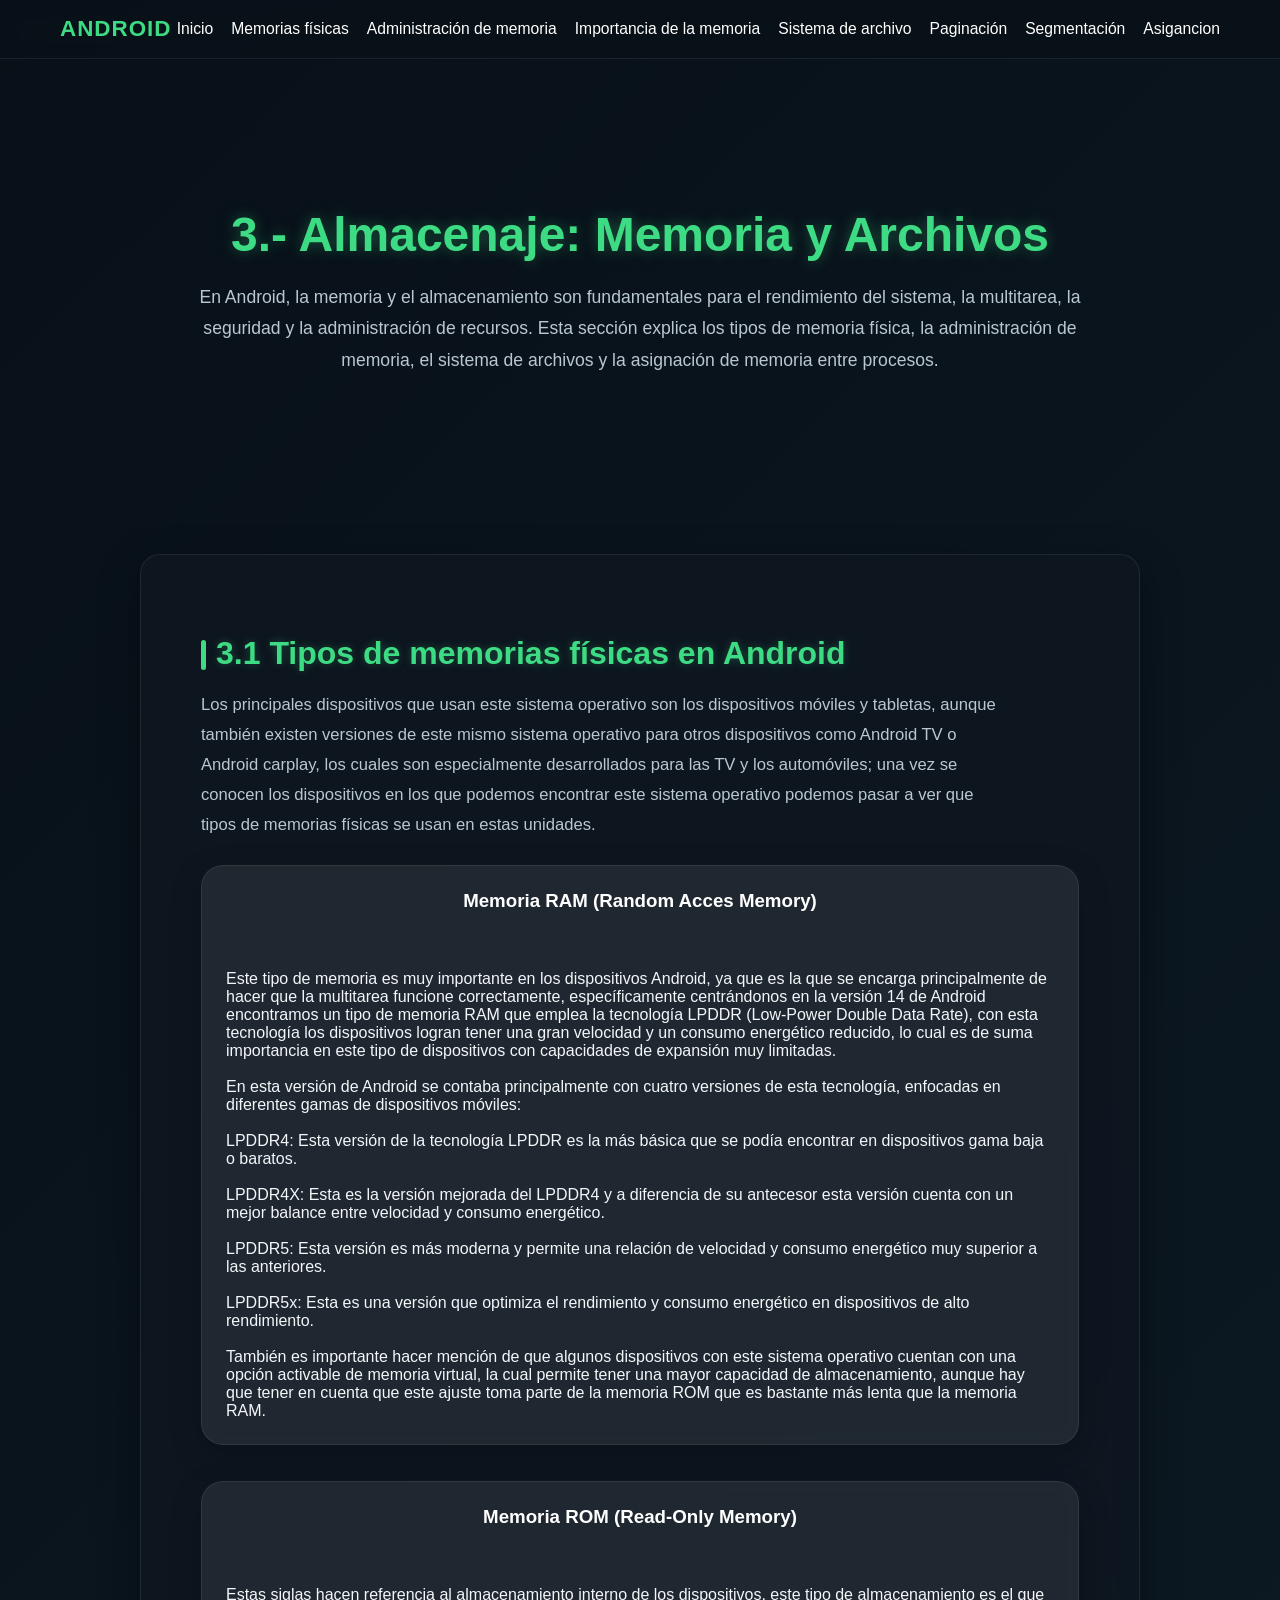
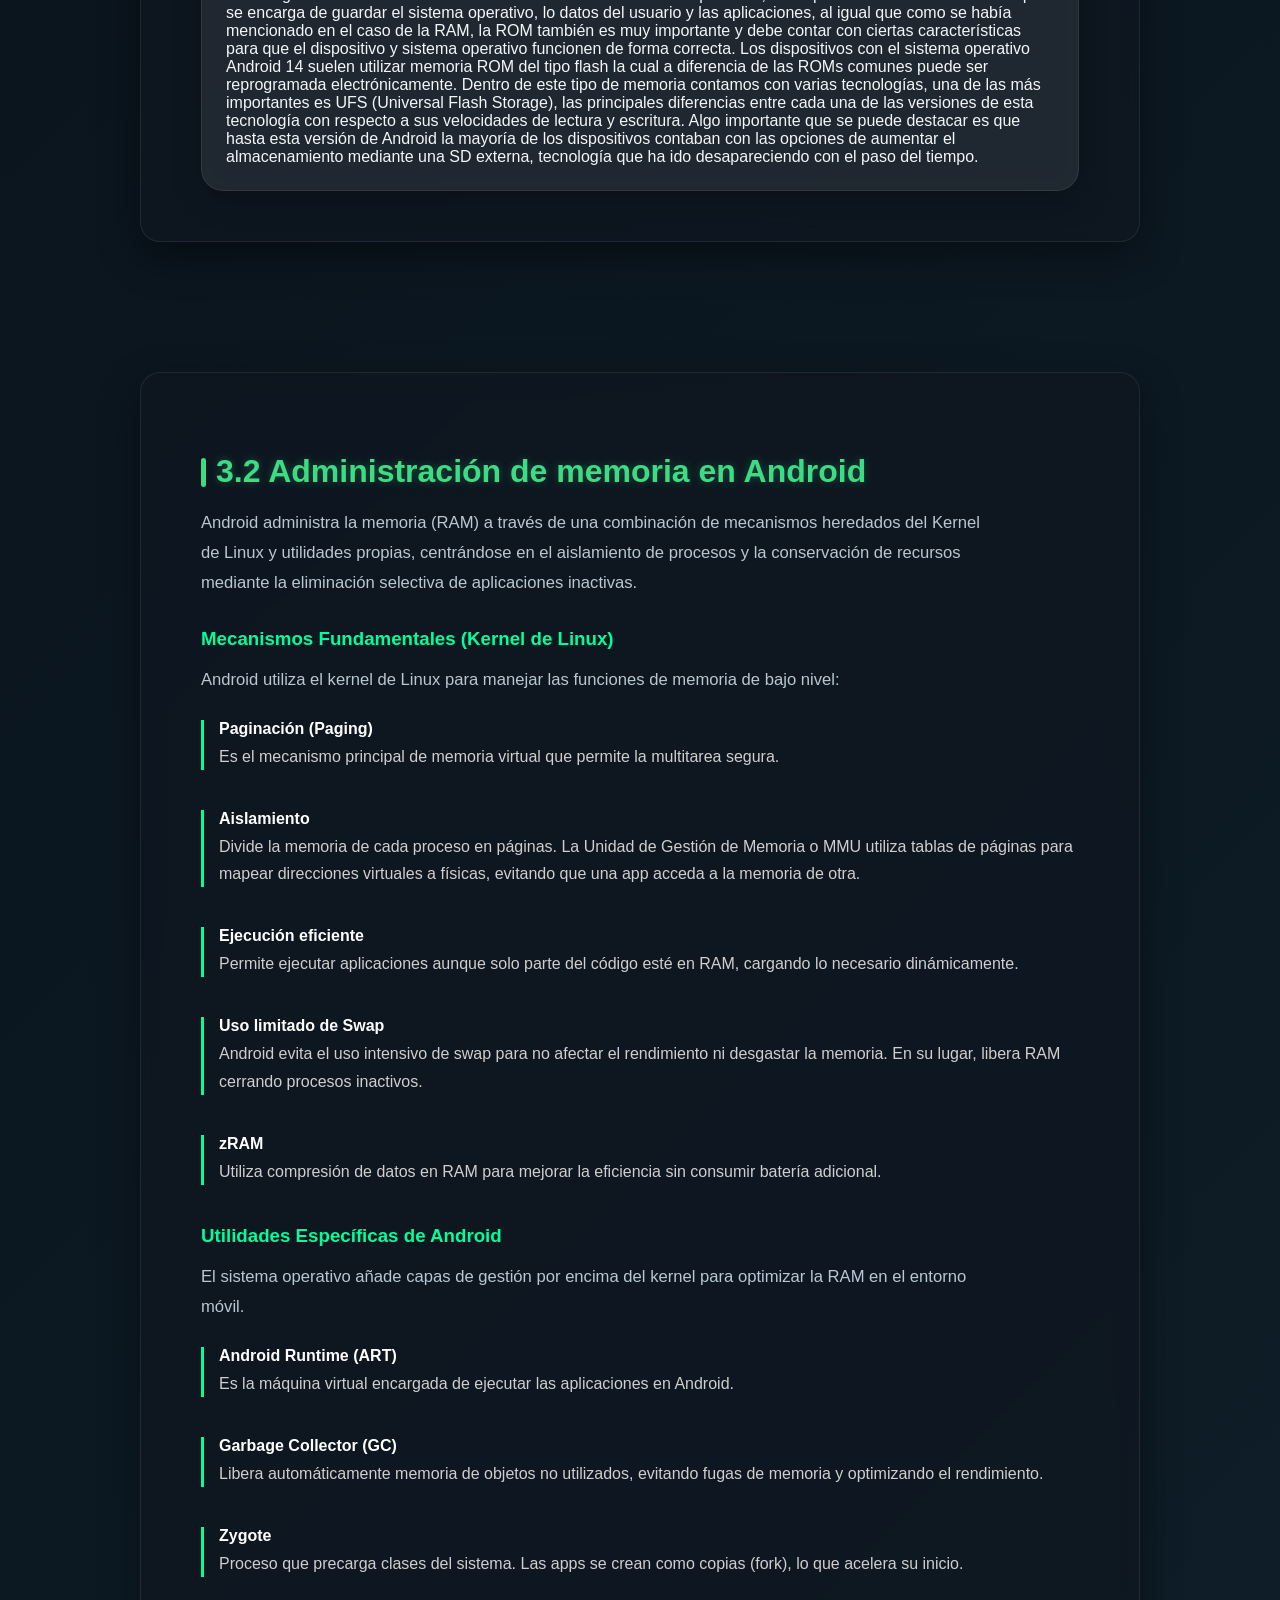
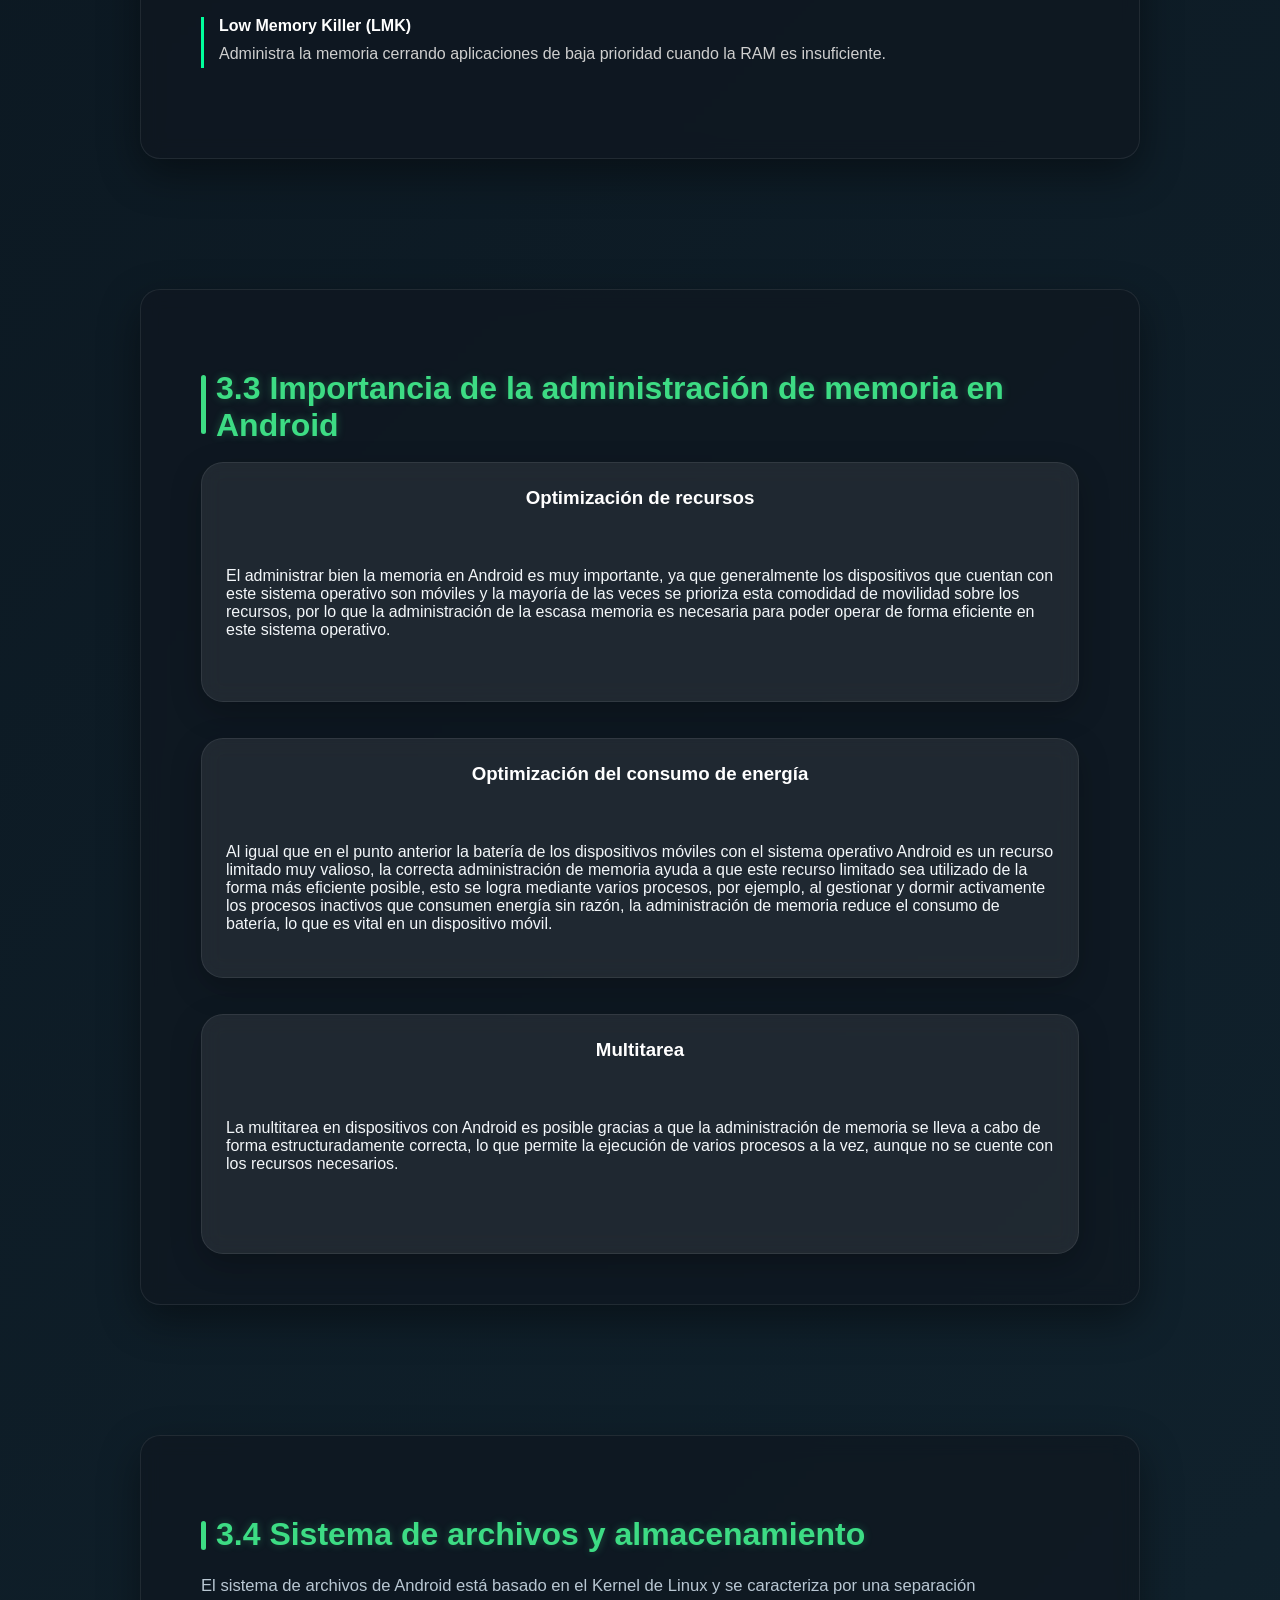
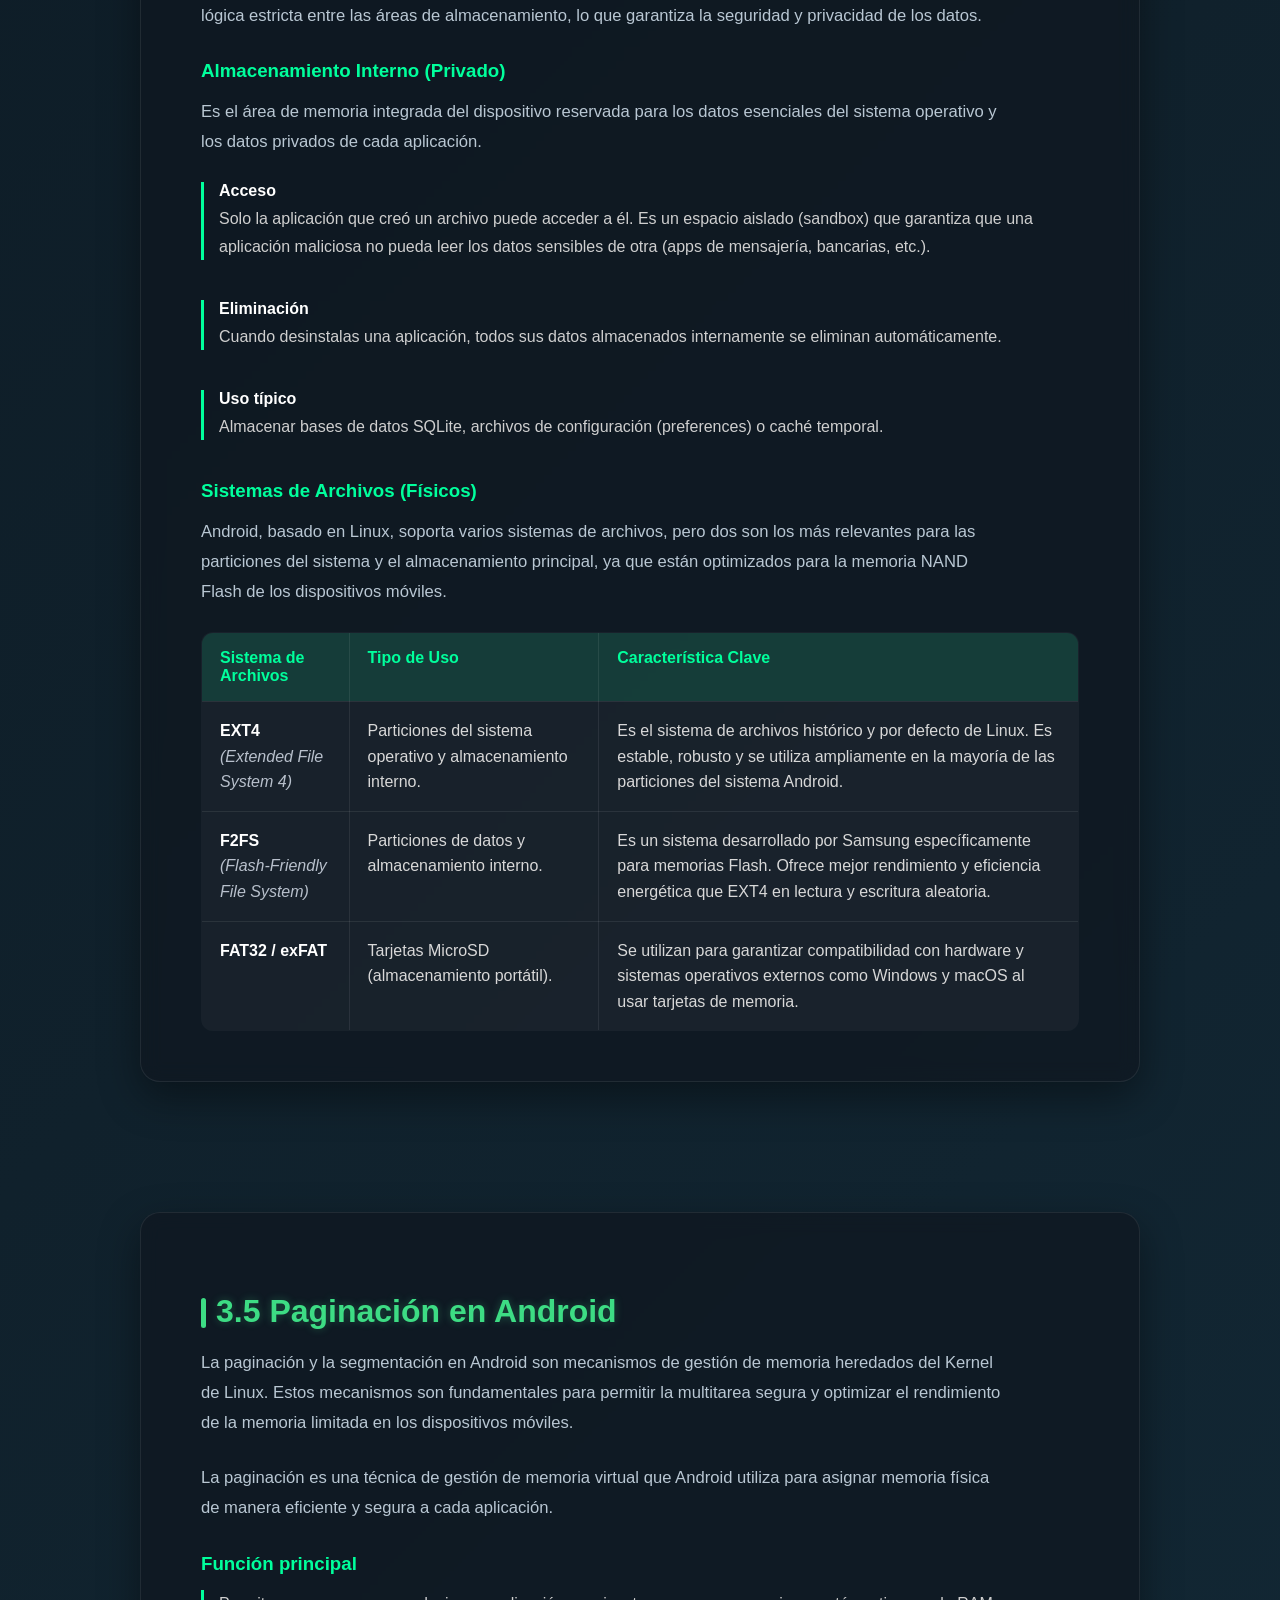
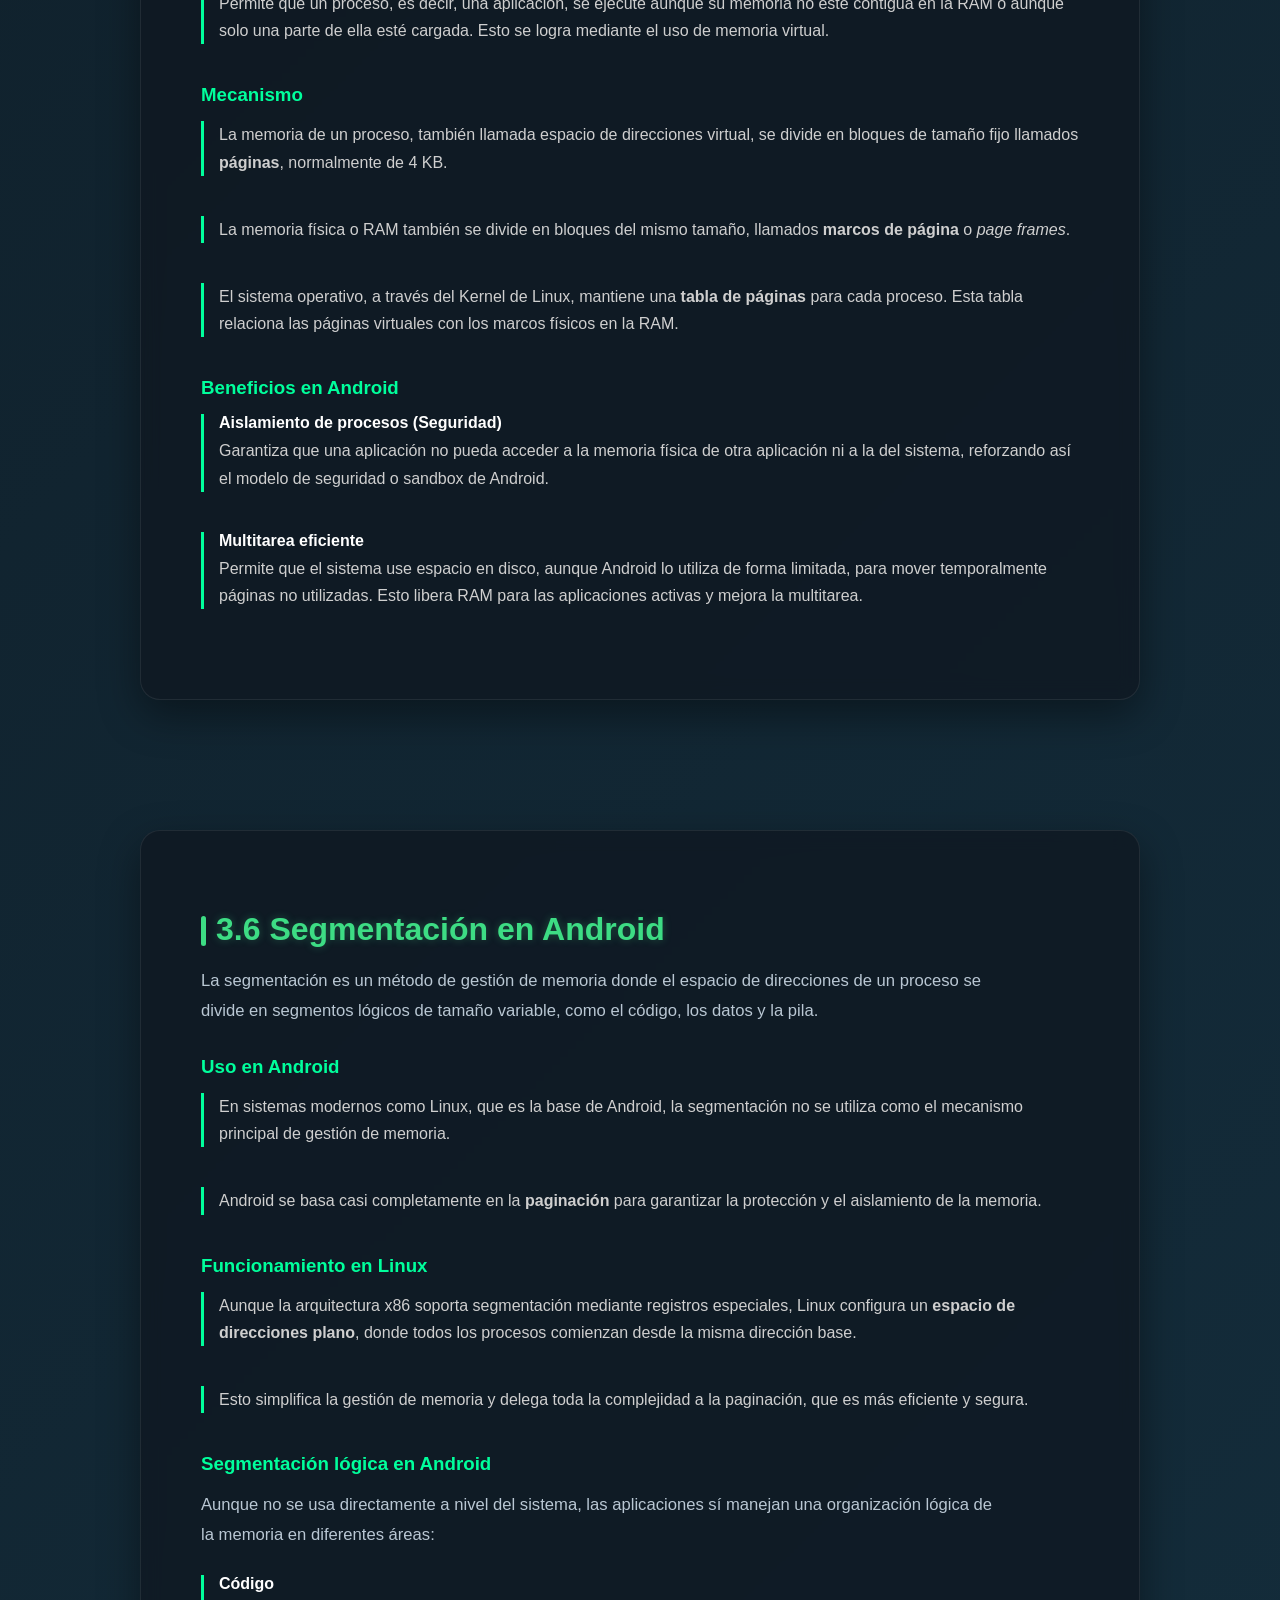
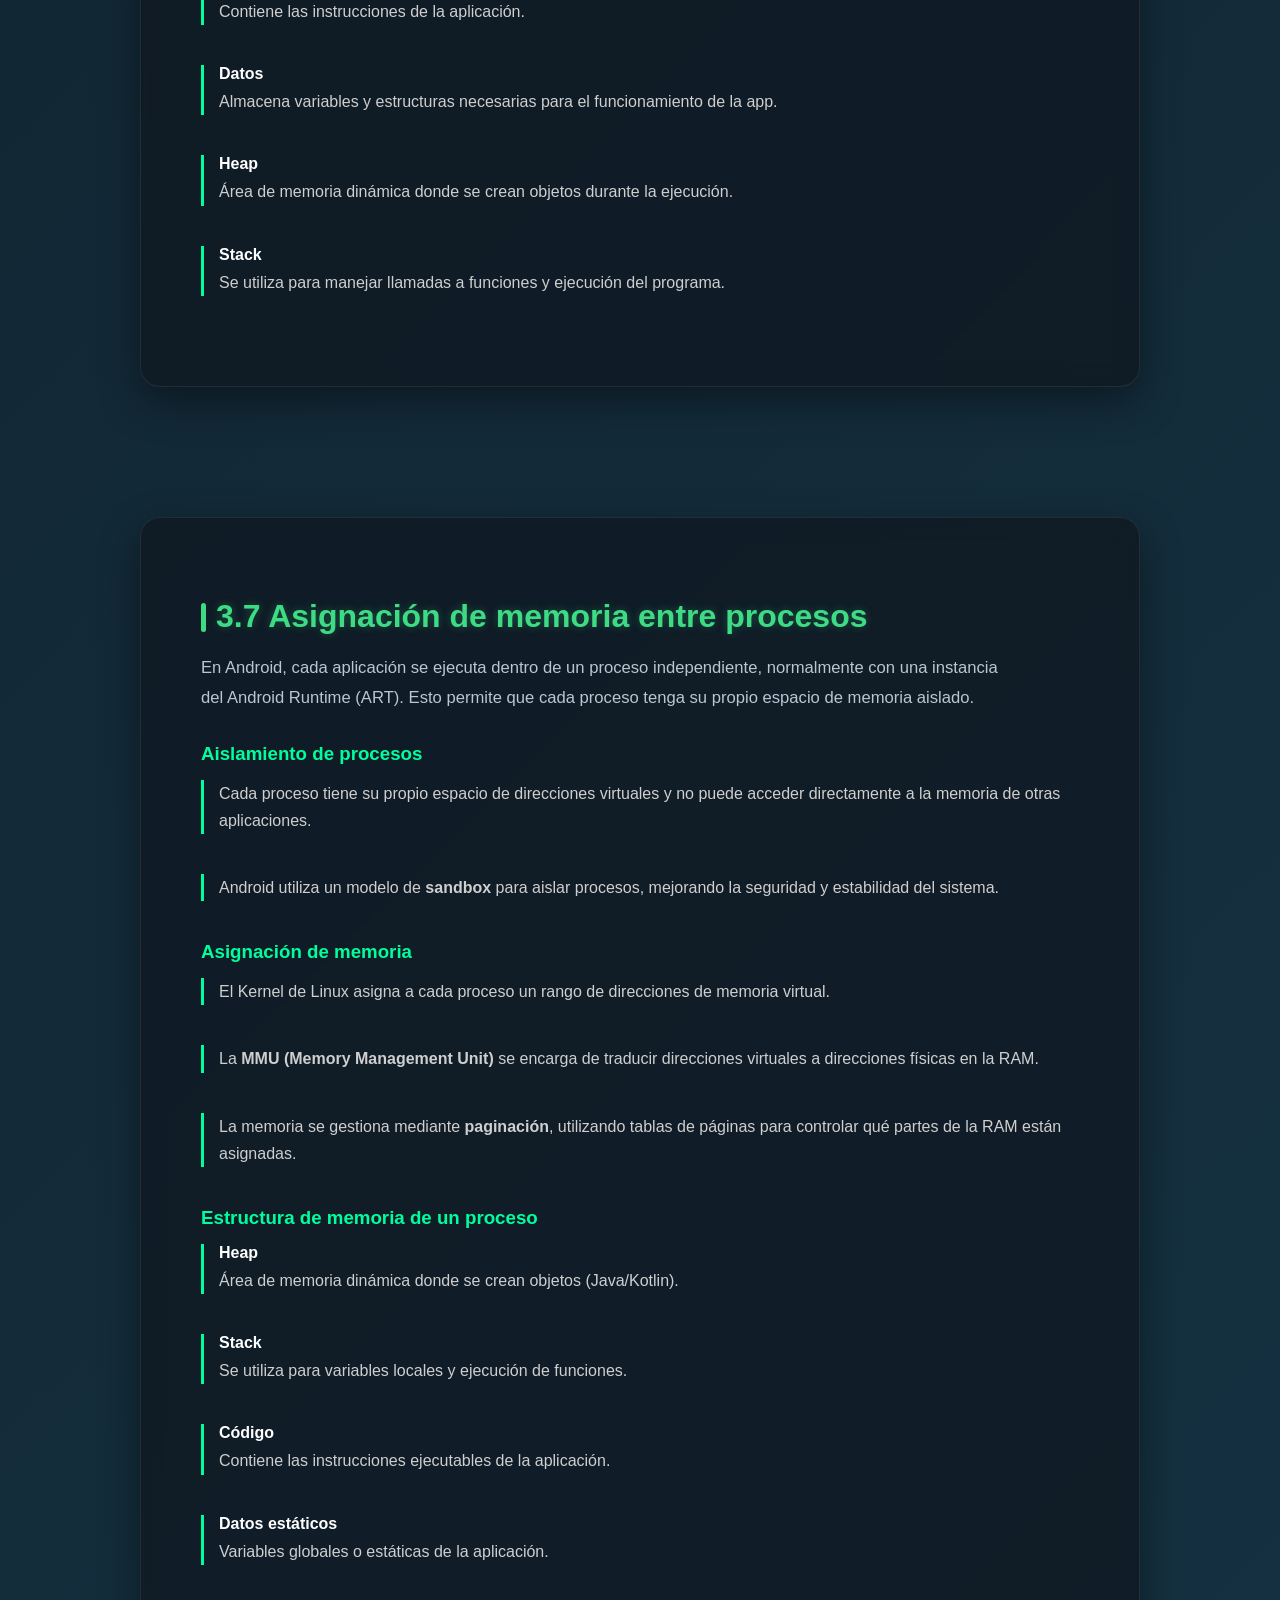
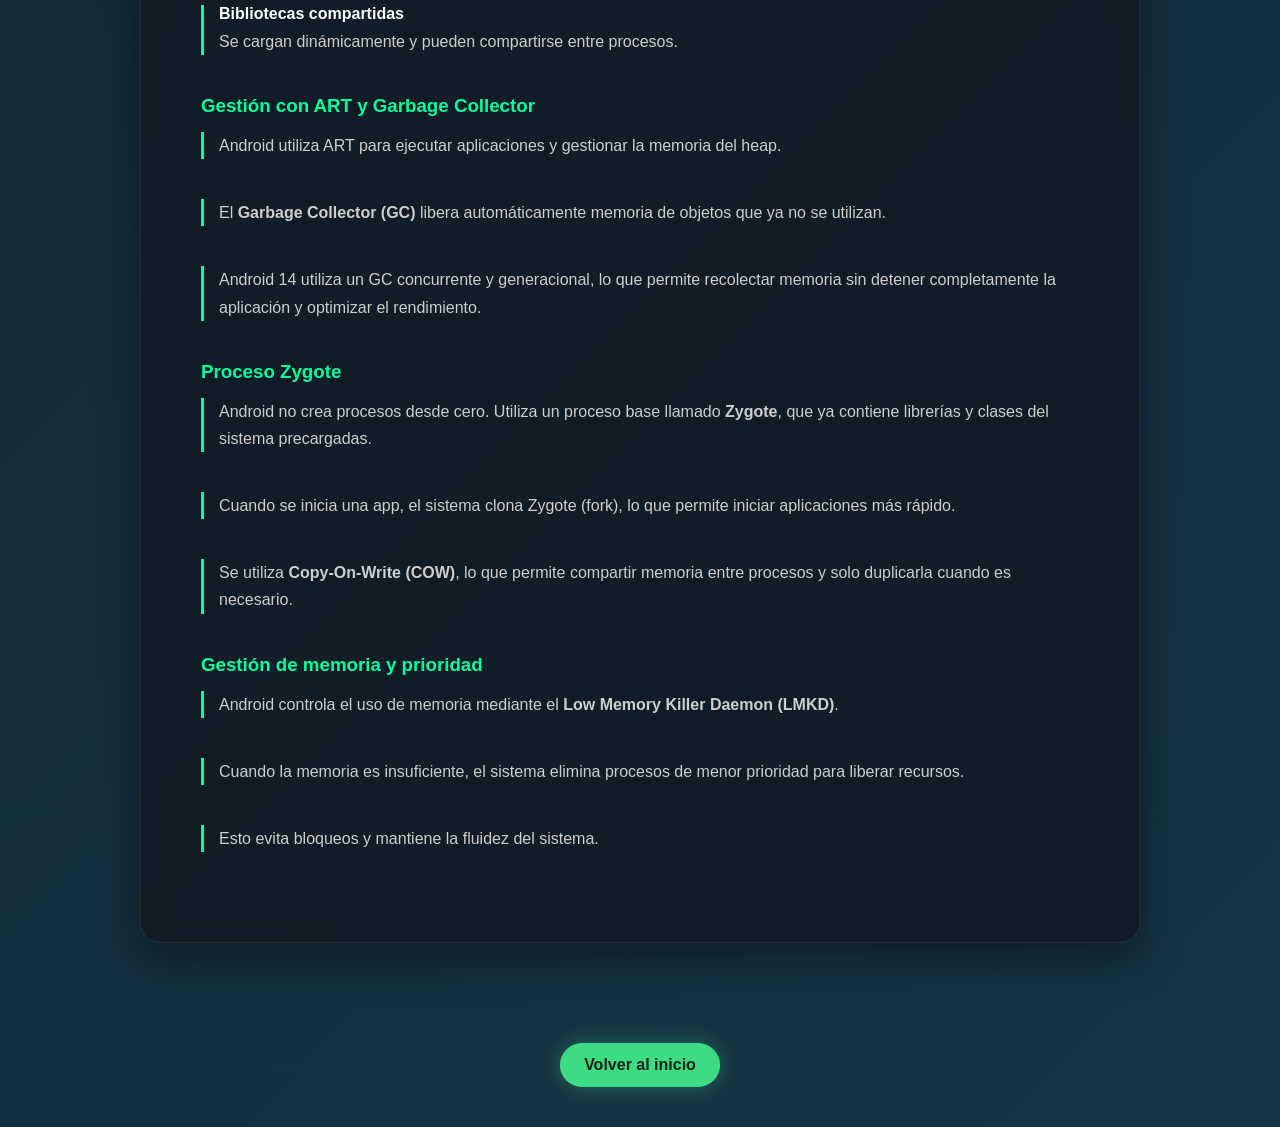
==== almacenaje.html @ 7b078f39 "Subiendo pafina web" ====
<!DOCTYPE html>
<html lang="es">
<head>
  <meta charset="UTF-8">
  <meta name="viewport" content="width=device-width, initial-scale=1.0">
  <title>Almacenaje: Memoria y Archivos</title>
  <link rel="stylesheet" href="CSS/styles.css">
</head>
<body>

  <header>
    <nav>
      <div class="logo">ANDROID</div>
      <div class="menu">
        <a href="index.html">Inicio</a>
        <a href="#memorias">Memorias físicas</a>
        <a href="#admin-memoria">Administración de memoria</a>
        <a href="#importancia-memoria">Importancia de la memoria</a>
        <a href="#almacenamiento">Sistema de archivo</a>
        <a href="#paginacion">Paginación</a>
        <a href="#segmentacion">Segmentación</a>
        <a href="#asignacion-memoria">Asigancion</a>
      </div>
    </nav>
  </header>

  <section class="tema-pagina">
    <div class="tema-contenido">
      <h1>3.- Almacenaje: Memoria y Archivos</h1>
      <p>
        En Android, la memoria y el almacenamiento son fundamentales para el rendimiento del sistema,
        la multitarea, la seguridad y la administración de recursos. Esta sección explica los tipos
        de memoria física, la administración de memoria, el sistema de archivos y la asignación de
        memoria entre procesos.
      </p>
    </div>
  </section>

  <section id="memorias">
    <div class="carac-wrapper">
      <h2 class="section-title">3.1 Tipos de memorias físicas en Android</h2>
      <p class="section-text">
        Los principales dispositivos que usan este sistema operativo son los dispositivos móviles y tabletas, aunque también existen versiones de este mismo sistema operativo para otros dispositivos como Android TV o Android carplay, los cuales son especialmente desarrollados para las TV y los automóviles; una vez se conocen los dispositivos en los que podemos encontrar este sistema operativo podemos pasar a ver que tipos de memorias físicas se usan en estas unidades. 

      </p>

      
        <div class="card">
          <h3>Memoria RAM  (Random Acces Memory)</h3>
          <p>
            Este tipo de memoria es muy importante en los dispositivos Android, ya que es la que se encarga principalmente de hacer 
            que la multitarea funcione correctamente, específicamente centrándonos en la versión 14 de Android encontramos un tipo 
            de memoria RAM que emplea la tecnología LPDDR (Low-Power Double Data Rate), con esta tecnología los dispositivos logran 
            tener una gran velocidad y un consumo energético reducido, lo cual es de suma importancia en este tipo de dispositivos 
            con capacidades de expansión muy limitadas. <br><br>
            En esta versión de Android se contaba principalmente con cuatro versiones de esta tecnología, enfocadas en diferentes gamas de dispositivos móviles: 
<br>    <br>
LPDDR4: Esta versión de la tecnología LPDDR es la más básica que se podía encontrar en dispositivos gama baja o baratos. 
<br> <br>
LPDDR4X: Esta es la versión mejorada del LPDDR4 y a diferencia de su antecesor esta versión cuenta con un mejor balance entre velocidad y consumo energético. 
<br> <br>
LPDDR5: Esta versión es más moderna y permite una relación de velocidad y consumo energético muy superior a las anteriores. 
<br> <br>
LPDDR5x: Esta es una versión que optimiza el rendimiento y consumo energético en dispositivos de alto rendimiento. 
<br> <br>
También es importante hacer mención de que algunos dispositivos con este sistema operativo cuentan con una opción activable de memoria virtual, la cual permite tener una mayor capacidad de almacenamiento, aunque hay que tener en cuenta que este ajuste toma parte de la memoria ROM que es bastante más lenta que la memoria RAM. 

</p>
        </div>
<br> <br>
        <div class="card">
            <h3>Memoria ROM (Read-Only Memory)</h3>
            <p>Estas siglas hacen referencia al almacenamiento interno de los dispositivos, este tipo de almacenamiento es el que se encarga de guardar el sistema operativo, lo datos del usuario y las aplicaciones, al igual que como se había mencionado en el caso de la RAM, la ROM también es muy importante y debe contar con ciertas características para que el dispositivo y sistema operativo funcionen de forma correcta. 
Los dispositivos con el sistema operativo Android 14 suelen utilizar memoria ROM del tipo flash la cual a diferencia de las ROMs comunes puede ser reprogramada electrónicamente. Dentro de este tipo de memoria contamos con varias tecnologías, una de las más importantes es UFS (Universal Flash Storage), las principales diferencias entre cada una de las versiones de esta tecnología con respecto a sus velocidades de lectura y escritura. Algo importante que se puede destacar es que hasta esta versión de Android la mayoría de los dispositivos contaban con las opciones de aumentar el almacenamiento mediante una SD externa, tecnología que ha ido desapareciendo con el paso del tiempo. 
</p>
        </div>
      
    </div>
  </section>

  <section id="admin-memoria">
  <div class="carac-wrapper">

    <h2 class="section-title">3.2 Administración de memoria en Android</h2>

    <p class="section-text">
      Android administra la memoria (RAM) a través de una combinación de mecanismos heredados del Kernel de Linux y utilidades propias, centrándose en el aislamiento de procesos y la conservación de recursos mediante la eliminación selectiva de aplicaciones inactivas. 

    </p>

    <!-- ===================== -->
    <h3 class="subtitulo">Mecanismos Fundamentales (Kernel de Linux)</h3>

    <p class="section-text">
      Android utiliza el kernel de Linux para manejar las funciones de memoria de bajo nivel:
    </p>

    <div class="bloque">
      <h4>Paginación (Paging)</h4>
      <p>
        Es el mecanismo principal de memoria virtual que permite la multitarea segura.
      </p>
    </div>

    <div class="bloque">
      <h4>Aislamiento</h4>
      <p>
        Divide la memoria de cada proceso en páginas. La Unidad de Gestión de Memoria o MMU utiliza tablas de páginas para mapear
        direcciones virtuales a físicas, evitando que una app acceda a la memoria de otra.
      </p>
    </div>

    <div class="bloque">
      <h4>Ejecución eficiente</h4>
      <p>
        Permite ejecutar aplicaciones aunque solo parte del código esté en RAM, cargando lo necesario dinámicamente.
      </p>
    </div>

    <div class="bloque">
      <h4>Uso limitado de Swap</h4>
      <p>
        Android evita el uso intensivo de swap para no afectar el rendimiento ni desgastar la memoria.
        En su lugar, libera RAM cerrando procesos inactivos.
      </p>
    </div>

    <div class="bloque">
      <h4>zRAM</h4>
      <p>
        Utiliza compresión de datos en RAM para mejorar la eficiencia sin consumir batería adicional.
      </p>
    </div>

    <!-- ===================== -->
    <h3 class="subtitulo">Utilidades Específicas de Android</h3>
    <p class="section-text">El sistema operativo añade capas de gestión por encima del kernel para optimizar la RAM en el entorno móvil. 
</p>

    <div class="bloque">
      <h4>Android Runtime (ART)</h4>
      <p>
        Es la máquina virtual encargada de ejecutar las aplicaciones en Android.
      </p>
    </div>

    <div class="bloque">
      <h4>Garbage Collector (GC)</h4>
      <p>
        Libera automáticamente memoria de objetos no utilizados, evitando fugas de memoria y optimizando el rendimiento.
      </p>
    </div>

    <div class="bloque">
      <h4>Zygote</h4>
      <p>
        Proceso que precarga clases del sistema. Las apps se crean como copias (fork), lo que acelera su inicio.
      </p>
    </div>

    <div class="bloque">
      <h4>Low Memory Killer (LMK)</h4>
      <p>
        Administra la memoria cerrando aplicaciones de baja prioridad cuando la RAM es insuficiente.
      </p>
    </div>

  </div>
</section>

  <section id="importancia-memoria">
    <div class="carac-wrapper">
      <h2 class="section-title">3.3 Importancia de la administración de memoria en Android</h2>

      
        <div class="card">
          <h3>Optimización de recursos</h3>
          <p>
            El administrar bien la memoria en Android es muy importante, ya que generalmente los dispositivos que cuentan con este sistema operativo son móviles y la mayoría de las veces se prioriza esta comodidad de movilidad sobre los recursos, por lo que la administración de la escasa memoria es necesaria para poder operar de forma eficiente en este sistema operativo. 
          </p>
        </div>
<br> <br>
        <div class="card">
          <h3>Optimización del consumo de energía</h3>
          <p>
           Al igual que en el punto anterior la batería de los dispositivos móviles con el sistema operativo Android es un recurso limitado muy valioso, la correcta administración de memoria ayuda a que este recurso limitado sea utilizado de la forma más eficiente posible, esto se logra mediante varios procesos, por ejemplo, al gestionar y dormir activamente los procesos inactivos que consumen energía sin razón, la administración de memoria reduce el consumo de batería, lo que es vital en un dispositivo móvil. 
          </p>
        </div>
<br> 
<br>
        <div class="card">
          <h3>Multitarea</h3>
          <p>
            La multitarea en dispositivos con Android es posible gracias a que la administración de memoria se lleva a cabo de forma estructuradamente correcta, lo que permite la ejecución de varios procesos a la vez, aunque no se cuente con los recursos necesarios. 

          </p>
        </div>
      
    </div>
  </section>

  <section id="almacenamiento">
  <div class="carac-wrapper">

    <h2 class="section-title">3.4 Sistema de archivos y almacenamiento</h2>

    <p class="section-text">
      El sistema de archivos de Android está basado en el Kernel de Linux y se caracteriza
      por una separación lógica estricta entre las áreas de almacenamiento, lo que garantiza
      la seguridad y privacidad de los datos.
    </p>

    <!-- ===================== -->
    <h3 class="subtitulo">Almacenamiento Interno (Privado)</h3>

    <p class="section-text">
      Es el área de memoria integrada del dispositivo reservada para los datos esenciales del sistema operativo y los datos privados de cada aplicación. 

    </p>

    <div class="bloque">
      <h4>Acceso</h4>
      <p>
        Solo la aplicación que creó un archivo puede acceder a él. Es un espacio aislado (sandbox) que garantiza que una aplicación maliciosa no pueda leer los datos sensibles de otra (apps de mensajería, bancarias, etc.). 

      </p>
    </div>

    <div class="bloque">
      <h4>Eliminación</h4>
      <p>
        Cuando desinstalas una aplicación, todos sus datos almacenados internamente se eliminan automáticamente. 

      </p>
    </div>

    <div class="bloque">
      <h4>Uso típico</h4>
      <p>
         Almacenar bases de datos SQLite, archivos de configuración (preferences) o caché temporal.

      </p>
    </div>

    <!-- ===================== -->
    <h3 class="subtitulo">Sistemas de Archivos (Físicos)</h3>

    <p class="section-text">
      Android, basado en Linux, soporta varios sistemas de archivos, pero dos son los más relevantes para las particiones del sistema y el almacenamiento principal, ya que están optimizados para la memoria NAND Flash de los dispositivos móviles.
    </p>

    <div class="tabla-archivos">
  <table>
    <thead>
      <tr>
        <th>Sistema de Archivos</th>
        <th>Tipo de Uso</th>
        <th>Característica Clave</th>
      </tr>
    </thead>
    <tbody>
      <tr>
        <td>
          <strong>EXT4</strong><br>
          <em>(Extended File System 4)</em>
        </td>
        <td>
          Particiones del sistema operativo y almacenamiento interno.
        </td>
        <td>
          Es el sistema de archivos histórico y por defecto de Linux. Es estable, robusto y se utiliza ampliamente en la mayoría de las particiones del sistema Android.
        </td>
      </tr>

      <tr>
        <td>
          <strong>F2FS</strong><br>
          <em>(Flash-Friendly File System)</em>
        </td>
        <td>
          Particiones de datos y almacenamiento interno.
        </td>
        <td>
          Es un sistema desarrollado por Samsung específicamente para memorias Flash. Ofrece mejor rendimiento y eficiencia energética que EXT4 en lectura y escritura aleatoria.
        </td>
      </tr>

      <tr>
        <td>
          <strong>FAT32 / exFAT</strong>
        </td>
        <td>
          Tarjetas MicroSD (almacenamiento portátil).
        </td>
        <td>
          Se utilizan para garantizar compatibilidad con hardware y sistemas operativos externos como Windows y macOS al usar tarjetas de memoria.
        </td>
      </tr>
    </tbody>
  </table>
</div>

    

  </div>
</section>

  <section id="paginacion">
  <div class="carac-wrapper">

    <h2 class="section-title">3.5 Paginación en Android</h2>

    <p class="section-text">
      La paginación y la segmentación en Android son mecanismos de gestión de memoria heredados del Kernel de Linux.
      Estos mecanismos son fundamentales para permitir la multitarea segura y optimizar el rendimiento de la memoria
      limitada en los dispositivos móviles.
    </p>

    <p class="section-text">
      La paginación es una técnica de gestión de memoria virtual que Android utiliza para asignar memoria física
      de manera eficiente y segura a cada aplicación.
    </p>

    <h3 class="subtitulo">Función principal</h3>
    <div class="bloque">
      <p>
        Permite que un proceso, es decir, una aplicación, se ejecute aunque su memoria no esté contigua en la RAM
        o aunque solo una parte de ella esté cargada. Esto se logra mediante el uso de memoria virtual.
      </p>
    </div>

    <h3 class="subtitulo">Mecanismo</h3>
    <div class="bloque">
      <p>
        La memoria de un proceso, también llamada espacio de direcciones virtual, se divide en bloques de tamaño fijo
        llamados <strong>páginas</strong>, normalmente de 4 KB.
      </p>
    </div>

    <div class="bloque">
      <p>
        La memoria física o RAM también se divide en bloques del mismo tamaño, llamados
        <strong>marcos de página</strong> o <em>page frames</em>.
      </p>
    </div>

    <div class="bloque">
      <p>
        El sistema operativo, a través del Kernel de Linux, mantiene una <strong>tabla de páginas</strong> para cada proceso.
        Esta tabla relaciona las páginas virtuales con los marcos físicos en la RAM.
      </p>
    </div>

    <h3 class="subtitulo">Beneficios en Android</h3>

    <div class="bloque">
      <h4>Aislamiento de procesos (Seguridad)</h4>
      <p>
        Garantiza que una aplicación no pueda acceder a la memoria física de otra aplicación ni a la del sistema,
        reforzando así el modelo de seguridad o sandbox de Android.
      </p>
    </div>

    <div class="bloque">
      <h4>Multitarea eficiente</h4>
      <p>
        Permite que el sistema use espacio en disco, aunque Android lo utiliza de forma limitada, para mover temporalmente
        páginas no utilizadas. Esto libera RAM para las aplicaciones activas y mejora la multitarea.
      </p>
    </div>

  </div>
</section>

<section id="segmentacion">
  <div class="carac-wrapper">

    <h2 class="section-title">3.6 Segmentación en Android</h2>

    <p class="section-text">
      La segmentación es un método de gestión de memoria donde el espacio de direcciones de un proceso
      se divide en segmentos lógicos de tamaño variable, como el código, los datos y la pila.
    </p>

    <h3 class="subtitulo">Uso en Android</h3>

    <div class="bloque">
      <p>
        En sistemas modernos como Linux, que es la base de Android, la segmentación no se utiliza
        como el mecanismo principal de gestión de memoria.
      </p>
    </div>

    <div class="bloque">
      <p>
        Android se basa casi completamente en la <strong>paginación</strong> para garantizar
        la protección y el aislamiento de la memoria.
      </p>
    </div>

    <h3 class="subtitulo">Funcionamiento en Linux</h3>

    <div class="bloque">
      <p>
        Aunque la arquitectura x86 soporta segmentación mediante registros especiales,
        Linux configura un <strong>espacio de direcciones plano</strong>, donde todos los procesos
        comienzan desde la misma dirección base.
      </p>
    </div>

    <div class="bloque">
      <p>
        Esto simplifica la gestión de memoria y delega toda la complejidad a la paginación,
        que es más eficiente y segura.
      </p>
    </div>

    <h3 class="subtitulo">Segmentación lógica en Android</h3>

    <p class="section-text">
      Aunque no se usa directamente a nivel del sistema, las aplicaciones sí manejan
      una organización lógica de la memoria en diferentes áreas:
    </p>

    <div class="bloque">
      <h4>Código</h4>
      <p>
        Contiene las instrucciones de la aplicación.
      </p>
    </div>

    <div class="bloque">
      <h4>Datos</h4>
      <p>
        Almacena variables y estructuras necesarias para el funcionamiento de la app.
      </p>
    </div>

    <div class="bloque">
      <h4>Heap</h4>
      <p>
        Área de memoria dinámica donde se crean objetos durante la ejecución.
      </p>
    </div>

    <div class="bloque">
      <h4>Stack</h4>
      <p>
        Se utiliza para manejar llamadas a funciones y ejecución del programa.
      </p>
    </div>

  </div>
</section>

 <section id="asignacion-memoria">
  <div class="carac-wrapper">

    <h2 class="section-title">3.7 Asignación de memoria entre procesos</h2>

    <p class="section-text">
      En Android, cada aplicación se ejecuta dentro de un proceso independiente,
      normalmente con una instancia del Android Runtime (ART). Esto permite que cada
      proceso tenga su propio espacio de memoria aislado.
    </p>

    <!-- ===================== -->
    <h3 class="subtitulo">Aislamiento de procesos</h3>

    <div class="bloque">
      <p>
        Cada proceso tiene su propio espacio de direcciones virtuales y no puede acceder
        directamente a la memoria de otras aplicaciones.
      </p>
    </div>

    <div class="bloque">
      <p>
        Android utiliza un modelo de <strong>sandbox</strong> para aislar procesos,
        mejorando la seguridad y estabilidad del sistema.
      </p>
    </div>

    <!-- ===================== -->
    <h3 class="subtitulo">Asignación de memoria</h3>

    <div class="bloque">
      <p>
        El Kernel de Linux asigna a cada proceso un rango de direcciones de memoria virtual.
      </p>
    </div>

    <div class="bloque">
      <p>
        La <strong>MMU (Memory Management Unit)</strong> se encarga de traducir direcciones
        virtuales a direcciones físicas en la RAM.
      </p>
    </div>

    <div class="bloque">
      <p>
        La memoria se gestiona mediante <strong>paginación</strong>, utilizando tablas de páginas
        para controlar qué partes de la RAM están asignadas.
      </p>
    </div>

    <!-- ===================== -->
    <h3 class="subtitulo">Estructura de memoria de un proceso</h3>

    <div class="bloque">
      <h4>Heap</h4>
      <p>Área de memoria dinámica donde se crean objetos (Java/Kotlin).</p>
    </div>

    <div class="bloque">
      <h4>Stack</h4>
      <p>Se utiliza para variables locales y ejecución de funciones.</p>
    </div>

    <div class="bloque">
      <h4>Código</h4>
      <p>Contiene las instrucciones ejecutables de la aplicación.</p>
    </div>

    <div class="bloque">
      <h4>Datos estáticos</h4>
      <p>Variables globales o estáticas de la aplicación.</p>
    </div>

    <div class="bloque">
      <h4>Bibliotecas compartidas</h4>
      <p>Se cargan dinámicamente y pueden compartirse entre procesos.</p>
    </div>

    <!-- ===================== -->
    <h3 class="subtitulo">Gestión con ART y Garbage Collector</h3>

    <div class="bloque">
      <p>
        Android utiliza ART para ejecutar aplicaciones y gestionar la memoria del heap.
      </p>
    </div>

    <div class="bloque">
      <p>
        El <strong>Garbage Collector (GC)</strong> libera automáticamente memoria de objetos
        que ya no se utilizan.
      </p>
    </div>

    <div class="bloque">
      <p>
        Android 14 utiliza un GC concurrente y generacional, lo que permite recolectar memoria
        sin detener completamente la aplicación y optimizar el rendimiento.
      </p>
    </div>

    <!-- ===================== -->
    <h3 class="subtitulo">Proceso Zygote</h3>

    <div class="bloque">
      <p>
        Android no crea procesos desde cero. Utiliza un proceso base llamado <strong>Zygote</strong>,
        que ya contiene librerías y clases del sistema precargadas.
      </p>
    </div>

    <div class="bloque">
      <p>
        Cuando se inicia una app, el sistema clona Zygote (fork), lo que permite iniciar
        aplicaciones más rápido.
      </p>
    </div>

    <div class="bloque">
      <p>
        Se utiliza <strong>Copy-On-Write (COW)</strong>, lo que permite compartir memoria
        entre procesos y solo duplicarla cuando es necesario.
      </p>
    </div>

    <!-- ===================== -->
    <h3 class="subtitulo">Gestión de memoria y prioridad</h3>

    <div class="bloque">
      <p>
        Android controla el uso de memoria mediante el <strong>Low Memory Killer Daemon (LMKD)</strong>.
      </p>
    </div>

    <div class="bloque">
      <p>
        Cuando la memoria es insuficiente, el sistema elimina procesos de menor prioridad
        para liberar recursos.
      </p>
    </div>

    <div class="bloque">
      <p>
        Esto evita bloqueos y mantiene la fluidez del sistema.
      </p>
    </div>

  </div>
  <div class="btn-container">
  <a href="index.html" class="btn">Volver al inicio</a>
</div>
</section>

</body>
</html>
---- CSS/styles.css ----
:root {
  --android-green: #3ddc84;
  --android-dark: #0f1720;
  --android-card: rgba(255,255,255,0.08);
  --android-text: #f3f7fa;
  --android-soft: #b9c7d3;
}

* {
  margin: 0;
  padding: 0;
  box-sizing: border-box;
  scroll-behavior: smooth;
  font-family: Arial, Helvetica, sans-serif;
}

body {
  background: linear-gradient(135deg, #081018, #10212c, #163445);
  color: var(--android-text);
  overflow-x: hidden;
}

header {
  position: sticky;
  top: 0;
  z-index: 1000;
  background: rgba(8, 16, 24, 0.88);
  backdrop-filter: blur(10px);
  border-bottom: 1px solid rgba(255,255,255,0.08);
}

nav {
  max-width: 1200px;
  margin: auto;
  display: flex;
  justify-content: space-between;
  align-items: center;
  padding: 16px 20px;
}

.logo {
  font-size: 1.4rem;
  font-weight: bold;
  color: var(--android-green);
  letter-spacing: 1px;
}

.menu {
  display: flex;
  gap: 18px;
  flex-wrap: wrap;
}

.menu a {
  color: white;
  text-decoration: none;
  transition: 0.3s;
  font-size: 0.98rem;
}

.menu a:hover {
  color: var(--android-green);
  transform: translateY(-2px);
}

.hero {
  min-height: 92vh;
  display: flex;
  align-items: center;
  justify-content: center;
  text-align: center;
  padding: 40px 20px;
  position: relative;
}

.hero::before,
.hero::after {
  content: "";
  position: absolute;
  border-radius: 50%;
  filter: blur(60px);
  opacity: 0.35;
  animation: floatGlow 6s infinite alternate ease-in-out;
}

.hero::before {
  width: 220px;
  height: 220px;
  background: var(--android-green);
  top: 10%;
  left: 8%;
}

.hero::after {
  width: 280px;
  height: 280px;
  background: #4fc3f7;
  bottom: 8%;
  right: 8%;
}

@keyframes floatGlow {
  from { transform: translateY(0px) scale(1); }
  to { transform: translateY(-20px) scale(1.08); }
}

.hero-content {
  max-width: 850px;
  z-index: 2;
  animation: fadeUp 1.2s ease;
}

.hero h1 {
  font-size: clamp(2.3rem, 6vw, 4.5rem);
  margin-bottom: 18px;
  color: var(--android-green);
  text-shadow: 0 0 18px rgba(61,220,132,0.35);
}

.hero p {
  font-size: 1.1rem;
  color: var(--android-soft);
  line-height: 1.7;
  margin-bottom: 24px;
}

.btn {
  display: inline-block;
  padding: 13px 24px;
  border-radius: 999px;
  text-decoration: none;
  font-weight: bold;
  background: var(--android-green);
  color: #092113;
  transition: 0.3s ease;
  box-shadow: 0 0 20px rgba(61,220,132,0.35);
}

.btn:hover {
  transform: scale(1.05);
  box-shadow: 0 0 28px rgba(61,220,132,0.55);
}

section {
  max-width: 1200px;
  margin: auto;
  padding: 90px 20px 40px;
  
}

.section-title {
  font-size: 2rem;
  color: var(--android-green);
  margin-bottom: 18px;
}

.section-text {
  color: var(--android-soft);
  line-height: 1.8;
  font-size: 1.04rem;
  max-width: 950px;
}

.cards {
  display: grid;
  grid-template-columns: repeat(auto-fit, minmax(250px, 1fr));
  gap: 20px;
  margin-top: 28px;
}

.card img {
  display: block;
  margin: 20px auto 0;
  max-width: 120px;
}

.card-link {
  text-decoration: none;
  color: inherit;
}

.card {
  cursor: pointer;
  transition: 0.3s;
}

.card:hover {
  transform: translateY(-10px) scale(1.03);
  box-shadow: 0 15px 35px rgba(61,220,132,0.2);
}

.card:active {
  transform: scale(0.98);
}

.cards {
  display: grid;
  grid-template-columns: repeat(auto-fit, minmax(250px, 1fr));
  gap: 20px;
  align-items: stretch; /* 🔥 clave */
}

.card {
  display: flex;
  flex-direction: column;
  justify-content: space-between;
  height: 100%; /* 🔥 importante */
}

.card {
  background: var(--android-card);
  border: 1px solid rgba(255,255,255,0.08);
  border-radius: 22px;
  padding: 24px;
  backdrop-filter: blur(10px);
  transition: 0.35s ease;
  box-shadow: 0 10px 30px rgba(0,0,0,0.25);
}

.card:hover {
  transform: translateY(-8px) scale(1.02);
  border-color: rgba(61,220,132,0.45);
  box-shadow: 0 15px 35px rgba(61,220,132,0.12);
}

.card h3 {
  color: white;
  margin-bottom: 10px;
  text-align: center;
}


.team-grid {
  display: grid;
  grid-template-columns: repeat(auto-fit, minmax(260px, 1fr));
  gap: 24px;
  margin-top: 30px;
}

.member {
  background: rgba(255,255,255,0.08);
  border-radius: 24px;
  padding: 22px;
  text-align: center;
  border: 1px solid rgba(255,255,255,0.08);
  transition: 0.35s ease;
  box-shadow: 0 10px 26px rgba(0,0,0,0.22);
}

.member:hover {
  transform: translateY(-8px);
  box-shadow: 0 0 24px rgba(61,220,132,0.18);
}

.member img {
  width: 120px;
  height: 120px;
  object-fit: cover;
  border-radius: 50%;
  border: 4px solid var(--android-green);
  margin-bottom: 16px;
  background: #1d2a33;
}

.member h3 {
  margin-bottom: 8px;
  color: white;
}

.member p {
  color: var(--android-soft);
  margin: 6px 0;
  font-size: 0.96rem;
}

.member a {
  display: inline-block;
  margin-top: 14px;
  padding: 10px 18px;
  border-radius: 999px;
  text-decoration: none;
  background: transparent;
  color: var(--android-green);
  border: 1px solid var(--android-green);
  transition: 0.3s;
}

.member a:hover {
  background: var(--android-green);
  color: #092113;
}

footer {
  text-align: center;
  padding: 30px 20px 50px;
  color: var(--android-soft);
}

@keyframes fadeUp {
  from {
    opacity: 0;
    transform: translateY(30px);
  }
  to {
    opacity: 1;
    transform: translateY(0);
  }
}

@media (max-width: 700px) {
  nav {
    flex-direction: column;
    gap: 12px;
  }

  .menu {
    justify-content: center;
  }
}

.portada-fime {
  min-height: 100vh;
  background: transparent;
  display: flex;
  align-items: center;
  justify-content: center;
  padding: 60px 20px;
  text-align: center;
}

.portada-contenido {
  width: 100%;
  max-width: none;
  background: transparent;
  padding: 50px 40px;
  border-radius: 0;
  box-shadow: none;
  color: var(--android-text);
  backdrop-filter: none;
}

/*.portada-logos {
  position: absolute;
  top: 40px;
  left: 0;
  width: 100%;
  padding: 0 60px;
  display: flex;
  justify-content: space-between;
  align-items: center;
}*/

.portada-logos {
  position: absolute;
  top: 25px;
  left: 0;
  width: 100%;
  padding: 0 10px;
  display: flex;
  justify-content: space-between;
  align-items: flex-start;
}

.logo-bloque img {
  height: 95px;
  width: auto;
}

.portada-texto {
  margin-top: 80px;
  text-align: center;
}

.btn{
    margin-top: 20px;
}

.portada-texto h1 {
  margin: 30px 0 25px;
}

.logo-bloque img {
  flex: 1;
  display: flex;
  justify-content: center;
   height: 80px;
  width: auto;

}

.logo-fime{
    height: 70px;
}



.logo-bloque img {
  max-width: 260px;
  width: 100%;
  height: auto;
  object-fit: contain;
}

/*.portada-texto {
  margin-top: 120px;
}*/

.portada-texto h2 {
  color: white;
}

/*.portada-texto h1 {
  color: var(--android-green);
}*/

.portada-texto p {
  color: var(--android-soft);
}

.portada-texto h3 {
  color: var(--android-green);
}

@media (max-width: 768px) {
  .portada-contenido {
    padding: 30px 20px;
  }

  .portada-logos {
    flex-direction: column;
    margin-bottom: 30px;
  }

  .logo-bloque img {
    max-width: 200px;
  }

  .portada-texto h2 {
    font-size: 1.3rem;
  }

  .portada-texto h1 {
    font-size: 1.8rem;
  }

  .portada-texto p {
    font-size: 1.1rem;
  }

  .portada-texto h3 {
    font-size: 1.4rem;
  }

  .logo img {
    width: 35px;
}

.logo span {
    font-size: 20px;
    letter-spacing: 2px;
}
}

.tema-pagina {
  min-height: 45vh;
  display: flex;
  align-items: center;
  justify-content: center;
  text-align: center;
  padding: 120px 20px 60px;
}

.tema-contenido {
  max-width: 900px;
}

.tema-contenido h1 {
  font-size: 3rem;
  color: var(--android-green);
  margin-bottom: 20px;
  text-shadow: 0 0 14px rgba(61, 220, 132, 0.35);
}

.tema-contenido p {
  font-size: 1.1rem;
  line-height: 1.8;
  color: var(--android-soft);
}

/*.carac-wrapper {
  max-width: 1000px;
  margin: 0 auto;
  padding: 40px 50px;

  background: rgba(15, 23, 32, 0.7); /* oscuro tipo glass */
 /* border-radius: 20px;

  backdrop-filter: blur(10px);

  box-shadow: 0 15px 40px rgba(0,0,0,0.4);

  border: 1px solid rgba(255,255,255,0.08);
}
*/

/*
.section-title {
  margin-top: 25px;
}

.section-text {
  margin-bottom: 20px;
}*/

.carac-wrapper {
  max-width: 1000px;
  margin: 0 auto;
  padding: 50px 60px;

  background: rgba(15, 23, 32, 0.75);
  border-radius: 20px;
  backdrop-filter: blur(10px);

  border: 1px solid rgba(255,255,255,0.08);
  box-shadow: 0 15px 40px rgba(0,0,0,0.4);
}

.carac-wrapper {
  transition: 0.4s;
}

.carac-wrapper:hover {
  box-shadow:
    0 0 15px rgba(61,220,132,0.2),
    0 0 30px rgba(61,220,132,0.15),
    0 15px 40px rgba(0,0,0,0.4);
     transform: scale(1.01);
}
/*Linea en la caja*/
/*.carac-wrapper {
  position: relative;
  overflow: hidden; /* importante */

/*
.carac-wrapper::after {
  content: "";
  position: absolute;
  top: 0;
  left: -100%;
  width: 50%;
  height: 100%;

  background: linear-gradient(
    120deg,
    transparent,
    rgba(255,255,255,0.15),
    transparent
  );

  transform: skewX(-25deg);
}
*/
.carac-wrapper:hover::after {
  left: 120%;
  transition: 0.8s;
}

/***********************/

.section-title {
  margin-top: 30px;
  padding-left: 15px;
  position: relative;
}

.section-title::before {
  content: "";
  position: absolute;
  left: 0;
  top: 5px;
  width: 5px;
  height: 80%;
  background: var(--android-green);
  border-radius: 5px;
}

.section-text {
  margin-bottom: 25px;
  line-height: 1.8;
}

.fade-up {
  opacity: 0;
  transform: translateY(30px);
  transition: all 0.8s ease;
}

.fade-up.show {
  opacity: 1;
  transform: translateY(0);
}

.section-title {
  color: var(--android-green);
  text-shadow: 0 0 8px rgba(61,220,132,0.3);
  transition: 0.3s;
}

.section-title:hover {
  text-shadow: 
    0 0 10px rgba(61,220,132,0.6),
    0 0 20px rgba(61,220,132,0.4);
}

/*Efecto de iluminado en los titulos*/
.section-title {
  color: var(--android-green);
  transition: 0.3s;
}

.section-title:hover {
  text-shadow:
    0 0 5px rgba(61,220,132,0.6),
    0 0 10px rgba(61,220,132,0.6),
    0 0 20px rgba(61,220,132,0.5),
    0 0 40px rgba(61,220,132,0.4);
}

/*Funciones principales*/
#funciones-ui h1 {
  font-size: 2.5rem;
  margin-bottom: 15px;
}

.card {
  transition: 0.3s;
}

.card:hover {
  transform: translateY(-10px) scale(1.03);
  box-shadow: 0 0 20px rgba(61,220,132,0.15);
}

#funciones-ui {
  margin-top: 80px;
}

/*Soporte apps*/
#soporte-apps {
  margin-top: 80px;
}

.card h3 {
  min-height: 70px;
}

.card p {
  min-height: 110px;
}

/*Integracion*/
#integracion {
  margin-top: 80px;
}

.cards-4 {
  display: flex;
  flex-direction: column;
  gap: 25px;
}

.cards-4 .card {
  width: 100%;
  max-width: 800px;
  margin: 0 auto;
}

#clasificacion {
  margin-top: 80px;
}

#clasificacion .cards {
  display: grid;
  grid-template-columns: repeat(2, 1fr);
  gap: 30px;
}

/*CLI GUI*/
#interfaz{
    margin-top: 80px;
}

.interfaz-cards {
  display: grid;
  grid-template-columns: repeat(2, 1fr);
  gap: 30px;
  margin-top: 30px;
}

.interfaz-card {
  background: rgba(255,255,255,0.05);
  border-radius: 16px;
  padding: 25px 30px;
  border-left: 5px solid var(--android-green);
  transition: 0.3s;
}

.interfaz-card:hover {
  transform: translateY(-5px);
  box-shadow: 0 0 20px rgba(61,220,132,0.15);
}

#funcionespri{
  margin-top: 80px;
}

/*utilerias*/

#utilerias{
    margin-top: 80px;
}
#utilerias .cards {
  display: grid;
  grid-template-columns: repeat(3, 1fr);
  gap: 25px;
  margin-top: 30px;
}
#utilerias .card {
  padding: 20px;
  border-radius: 15px;
  background: rgba(255,255,255,0.05);
  transition: 0.3s;
}

#utilerias .card:hover {
  transform: translateY(-5px);
  box-shadow: 0 0 15px rgba(61,220,132,0.2);
}

#utilerias .card {
  border-left: 4px solid var(--android-green);
}

/*Boton de volver a inicio*/

.btn-container {
  margin-top: 80px;
  display: flex;
  justify-content: center;
}

/*Imagenes en contenedores*/
#carac img {
  width: 100%;
  max-height: 350px;
  object-fit: cover;
  border-radius: 15px;
  margin: 20px 0;
  box-shadow: 0 0 20px rgba(0,0,0,0.4);
}

#funcionespri img {
  width: 100%;
  max-height: 350px;
  object-fit: cover;
  border-radius: 15px;
  margin: 20px 0;
}

/*Concurrencia*/
.flujo-app {
  padding: 60px 20px;
  text-align: center;
}



.flujo-app h2 {
  color: #4ade80;
  margin-bottom: 40px;
}

/* Contenedor */
.timeline {
  display: flex;
  flex-direction: column;
  gap: 25px;
  max-width: 800px;
  margin: 0 auto;
}

/* Tarjetas */
.evento {
  background: rgba(255,255,255,0.05);
  border: 1px solid rgba(74, 222, 128, 0.3);
  border-left: 5px solid #4ade80;
  padding: 20px;
  border-radius: 15px;
  text-align: left;
  transition: 0.3s;
}

/* Hover bonito */
.evento:hover {
  transform: translateX(10px);
  box-shadow: 0 0 20px rgba(74, 222, 128, 0.3);
}

/* Títulos */
.evento h3 {
  margin-bottom: 10px;
  color: white;
}

/* Texto */
.evento p {
  color: #ccc;
}

/* Métodos */
.evento span {
  color: #4ade80;
  font-weight: bold;
}
.timeline {
  flex-direction: row;
  justify-content: space-between;
  flex-wrap: wrap;
}
.evento {
  width: 45%;
}

.prioridad-android {
  padding: 60px 20px;
  text-align: center;
}

/* Título */
.prioridad-android h2 {
  color: #4ade80;
  margin-bottom: 40px;
}

/* PIRÁMIDE */
.piramide {
  display: flex;
  flex-direction: column;
  align-items: center;
  gap: 12px;
  margin-bottom: 20px;
}

/* Cada nivel */
.nivel {
  background: rgba(255,255,255,0.05);
  border: 1px solid rgba(74, 222, 128, 0.3);
  color: white;
  padding: 12px;
  border-radius: 10px;
  font-weight: bold;
  transition: 0.3s;
}

/* Tamaños tipo pirámide */
.nivel:nth-child(1) { width: 60%; }
.nivel:nth-child(2) { width: 70%; }
.nivel:nth-child(3) { width: 80%; }
.nivel:nth-child(4) { width: 90%; }
.nivel:nth-child(5) { width: 100%; }

/* Último (más débil) */
.eliminar {
  border-left: 5px solid #ff4d4d;
}

/* Hover */
.nivel:hover {
  transform: scale(1.05);
  box-shadow: 0 0 15px rgba(74, 222, 128, 0.3);
}

/* Nota */
.nota {
  color: #ccc;
  margin-bottom: 40px;
}

/* EJEMPLO */
.ejemplo {
  max-width: 700px;
  margin: 0 auto;
  text-align: left;
}

/* Pasos */
.paso {
  background: rgba(255,255,255,0.05);
  border-left: 5px solid #4ade80;
  padding: 12px 15px;
  border-radius: 10px;
  margin-bottom: 12px;
  color: #ccc;
  transition: 0.3s;
}

/* Texto resaltado */
.paso span {
  color: #4ade80;
  font-weight: bold;
}

/* Paso final (eliminación) */
.paso.eliminar {
  border-left: 5px solid #ff4d4d;
}

/* Hover */
.paso:hover {
  transform: translateX(8px);
}
.nivel {
  backdrop-filter: blur(10px);
}

.nota {
  color: #ccc;
  margin-top: 15px;
  font-size: 0.95rem;
  opacity: 0.8;
}
.nota::after {
  content: " ↑";
  color: #ff4d4d;
  font-weight: bold;
}

/*Almacenaje*/
#importancia-memoria .cards,
#archivos .cards,
#paginacion .cards,
#procesos .cards,
#admin-memoria .cards,
#memorias .cards {
  display: grid;
  grid-template-columns: repeat(2, 1fr);
  gap: 25px;
}

@media (max-width: 768px) {
  #importancia-memoria .cards,
  #archivos .cards,
  #paginacion .cards,
  #procesos .cards,
  #admin-memoria .cards,
  #memorias .cards {
    grid-template-columns: 1fr;
  }
}

.subtitulo {
  color: #00ff9c;
  margin-top: 30px;
  margin-bottom: 15px;
}

.bloque {
  margin-bottom: 20px;
  padding-left: 15px;
  border-left: 3px solid #00ff9c;
}

.bloque h4 {
  color: #ffffff;
  margin-bottom: 5px;
}

.bloque p {
  color: #cfcfcf;
  line-height: 1.6;
}

/*Tabla*/
.tabla-archivos {
  margin-top: 25px;
  overflow-x: auto;
}

.tabla-archivos table {
  width: 100%;
  border-collapse: collapse;
  background: rgba(255, 255, 255, 0.04);
  border: 1px solid rgba(255, 255, 255, 0.08);
  border-radius: 12px;
  overflow: hidden;
}

.tabla-archivos th,
.tabla-archivos td {
  padding: 16px 18px;
  text-align: left;
  vertical-align: top;
  border: 1px solid rgba(255, 255, 255, 0.08);
}

.tabla-archivos th {
  background: rgba(0, 255, 156, 0.12);
  color: #00ff9c;
  font-weight: bold;
}

.tabla-archivos td {
  color: #d8d8d8;
  line-height: 1.6;
}

.tabla-archivos strong {
  color: #ffffff;
}

.tabla-archivos em {
  color: #b8c0cc;
}

.tabla-archivos tr:hover {
  background: rgba(255, 255, 255, 0.03);
}

#autenticacion-android .cards-autenticacion {
  display: grid;
  grid-template-columns: repeat(2, 1fr);
  gap: 25px;
  margin-top: 30px;
}

#autenticacion-android .card {
  background: rgba(255, 255, 255, 0.05);
  border-left: 4px solid #00ff9c;
  border-radius: 16px;
  padding: 22px 24px;
}

#autenticacion-android .card h3 {
  color: #ffffff;
  margin-bottom: 10px;
}

#autenticacion-android .card h4 {
  color: #00ff9c;
  margin-top: 14px;
  margin-bottom: 8px;
  font-size: 1rem;
}

#autenticacion-android .card p {
  color: #cfcfcf;
  line-height: 1.6;
}

#autenticacion-android .card ul {
  padding-left: 20px;
  margin: 0;
}

#autenticacion-android .card li {
  color: #cfcfcf;
  line-height: 1.6;
  margin-bottom: 6px;
}

@media (max-width: 768px) {
  #autenticacion-android .cards-autenticacion {
    grid-template-columns: 1fr;
  }
}

.subtitulo {
  color: #00ff9c;
  margin-top: 30px;
  margin-bottom: 15px;
}

.mini-titulo {
  color: #ffffff;
  margin-top: 25px;
  margin-bottom: 10px;
  font-size: 18px;
}

.bloque {
  margin-bottom: 18px;
  padding-left: 15px;
  border-left: 3px solid #00ff9c;
}

.bloque p {
  color: #cfcfcf;
  line-height: 1.7;
}

.section-text {
  max-width: 800px;
}

/*Concluciones*/
.conclusiones-grid {
  display: grid;
  grid-template-columns: repeat(2, 1fr);
  gap: 25px;
  margin-top: 30px;
}

.conclusion-box {
  background: rgba(255, 255, 255, 0.05);
  border-left: 4px solid #00ff9c;
  border-radius: 16px;
  padding: 22px 24px;
}

.conclusion-box h3 {
  color: #ffffff;
  margin-bottom: 8px;
}

.datos-integrante {
  color: #00ff9c;
  margin-bottom: 12px;
  font-size: 0.95rem;
}

.conclusion-box p {
  color: #cfcfcf;
  line-height: 1.7;
}

@media (max-width: 768px) {
  .conclusiones-grid {
    grid-template-columns: 1fr;
  }
}





.conclusion-item {
  margin-bottom: 40px;
  padding-left: 18px;
  border-left: 3px solid #00ff9c;
}

.conclusion-header {
  display: flex;
  align-items: center;
  gap: 15px;
  margin-bottom: 10px;
}

.foto {
  width: 65px;
  height: 65px;
  border-radius: 50%;
  object-fit: cover;
  border: 3px solid #00ff9c;
  box-shadow: 0 0 10px rgba(0,255,156,0.4);
}

.datos-integrante {
  color: #00ff9c;
  font-size: 0.9rem;
}

.conclusion-item p {
  color: #cfcfcf;
  line-height: 1.7;
}

.conclusion-item:not(:last-child) {
  border-bottom: 1px solid rgba(255,255,255,0.08);
  padding-bottom: 20px;
}

.conclusion-item:target {
  background: rgba(0,255,156,0.05);
  border-left: 4px solid #00ff9c;
  padding: 15px;
  border-radius: 10px;
}

html {
  scroll-behavior: smooth;
}

html {
  scroll-behavior: smooth;
}

.conclusion-item:target {
  background: rgba(0,255,156,0.05);
  border-left: 4px solid #00ff9c;
  padding: 15px;
  border-radius: 10px;
}

.conclusion-item:target {
  box-shadow: 0 0 20px rgba(0,255,156,0.15);
}

.referencias {
  padding: 60px 0;
}

.lista-referencias {
  list-style: none;
  padding: 0;
}

.lista-referencias li {
  background: rgba(255,255,255,0.03);
  border-left: 4px solid #00ff9c;
  padding: 15px 20px;
  margin-bottom: 15px;
  border-radius: 10px;
  line-height: 1.6;
}

.lista-referencias a {
  color: #00ff9c;
  text-decoration: none;
  margin-left: 10px;
}

.lista-referencias a:hover {
  text-decoration: underline;
}
.bloque {
  margin-bottom: 40px;
}

.item {
  display: flex;
  align-items: center;
  gap: 20px;
}

.item img {
  width: 60px;
}
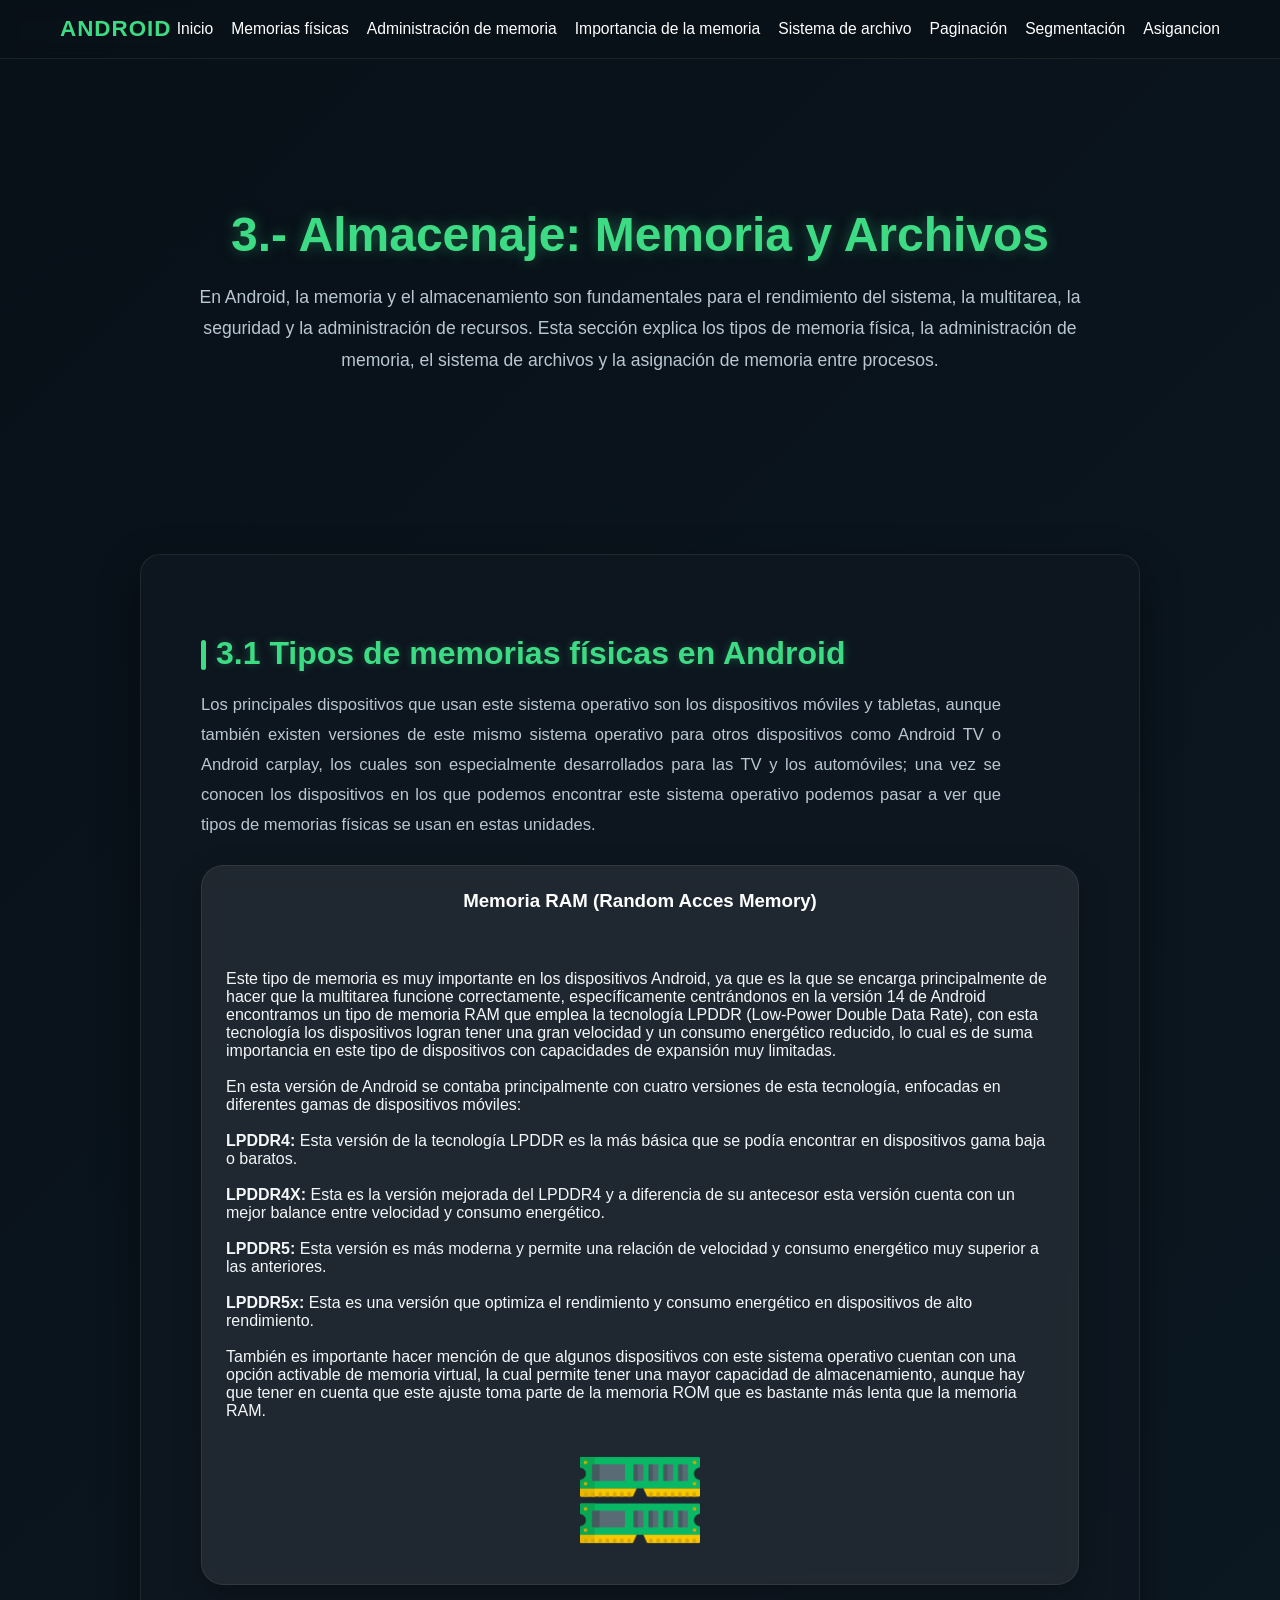
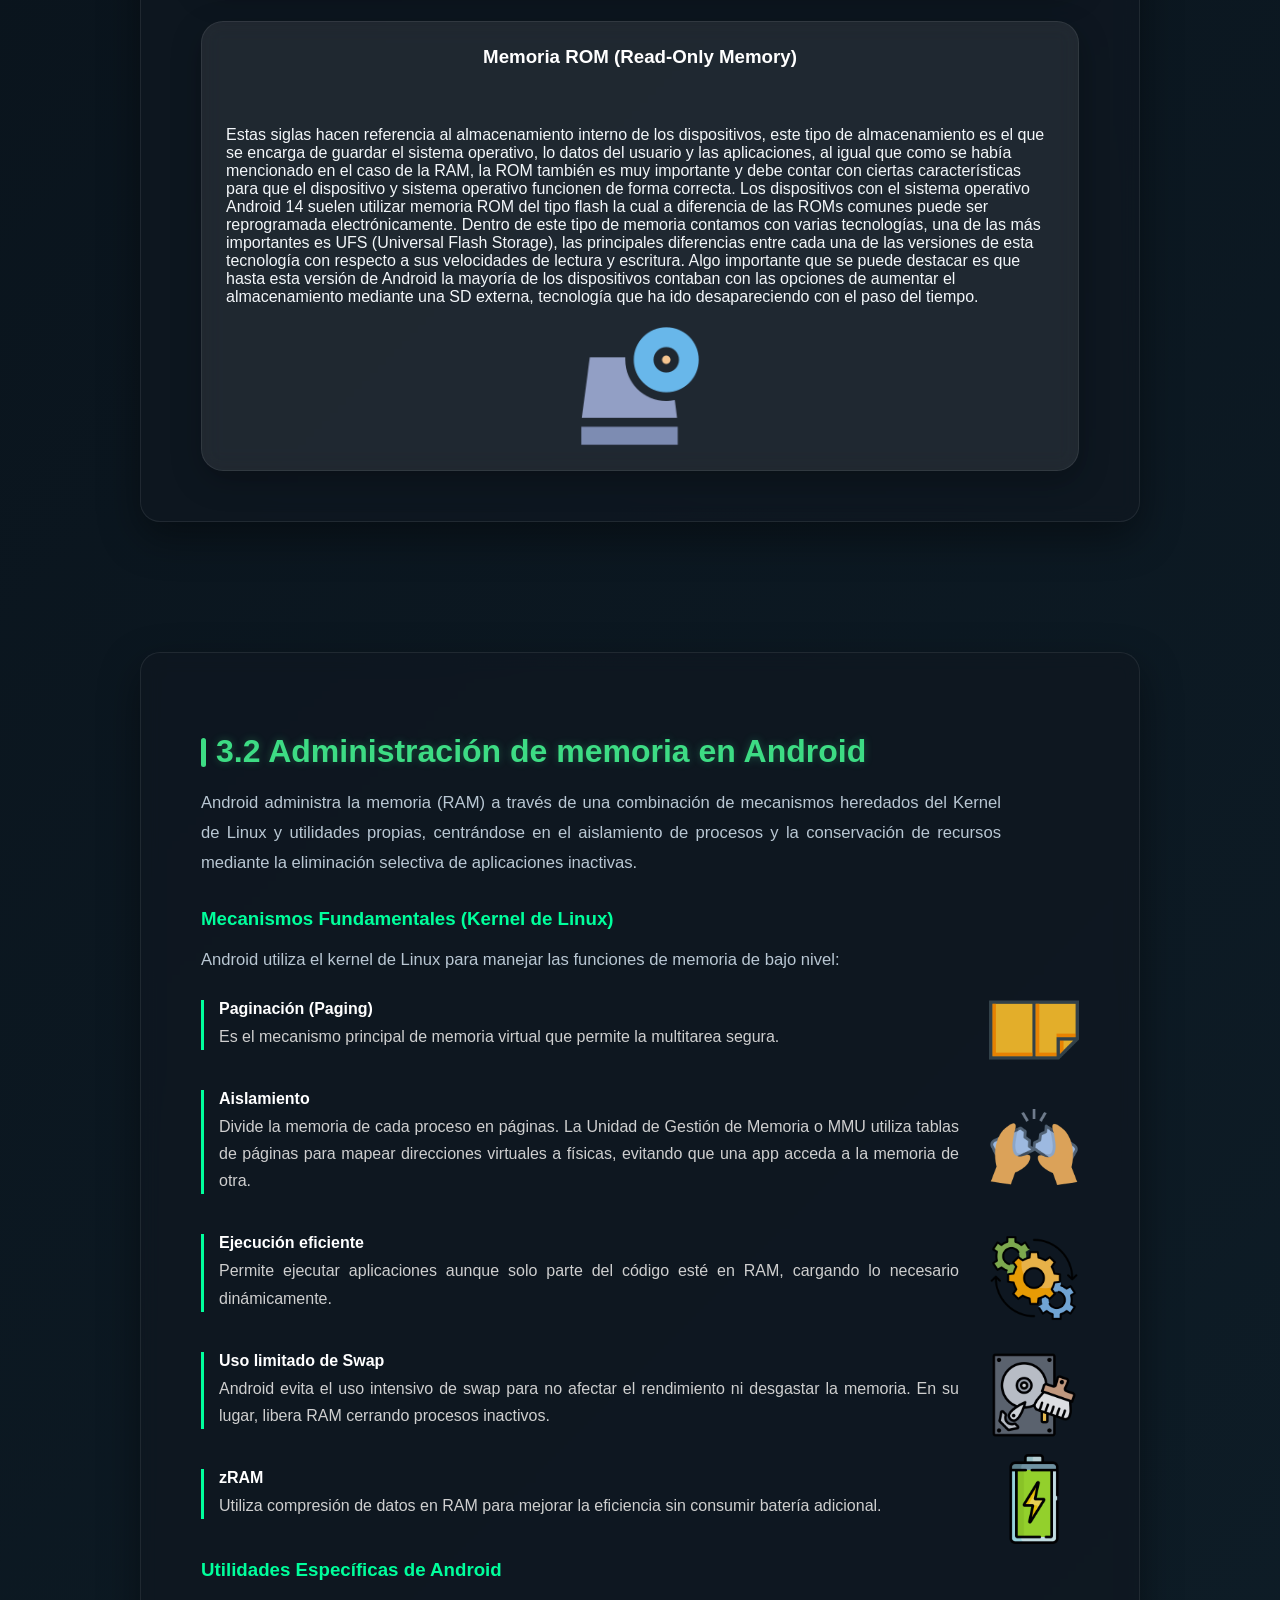
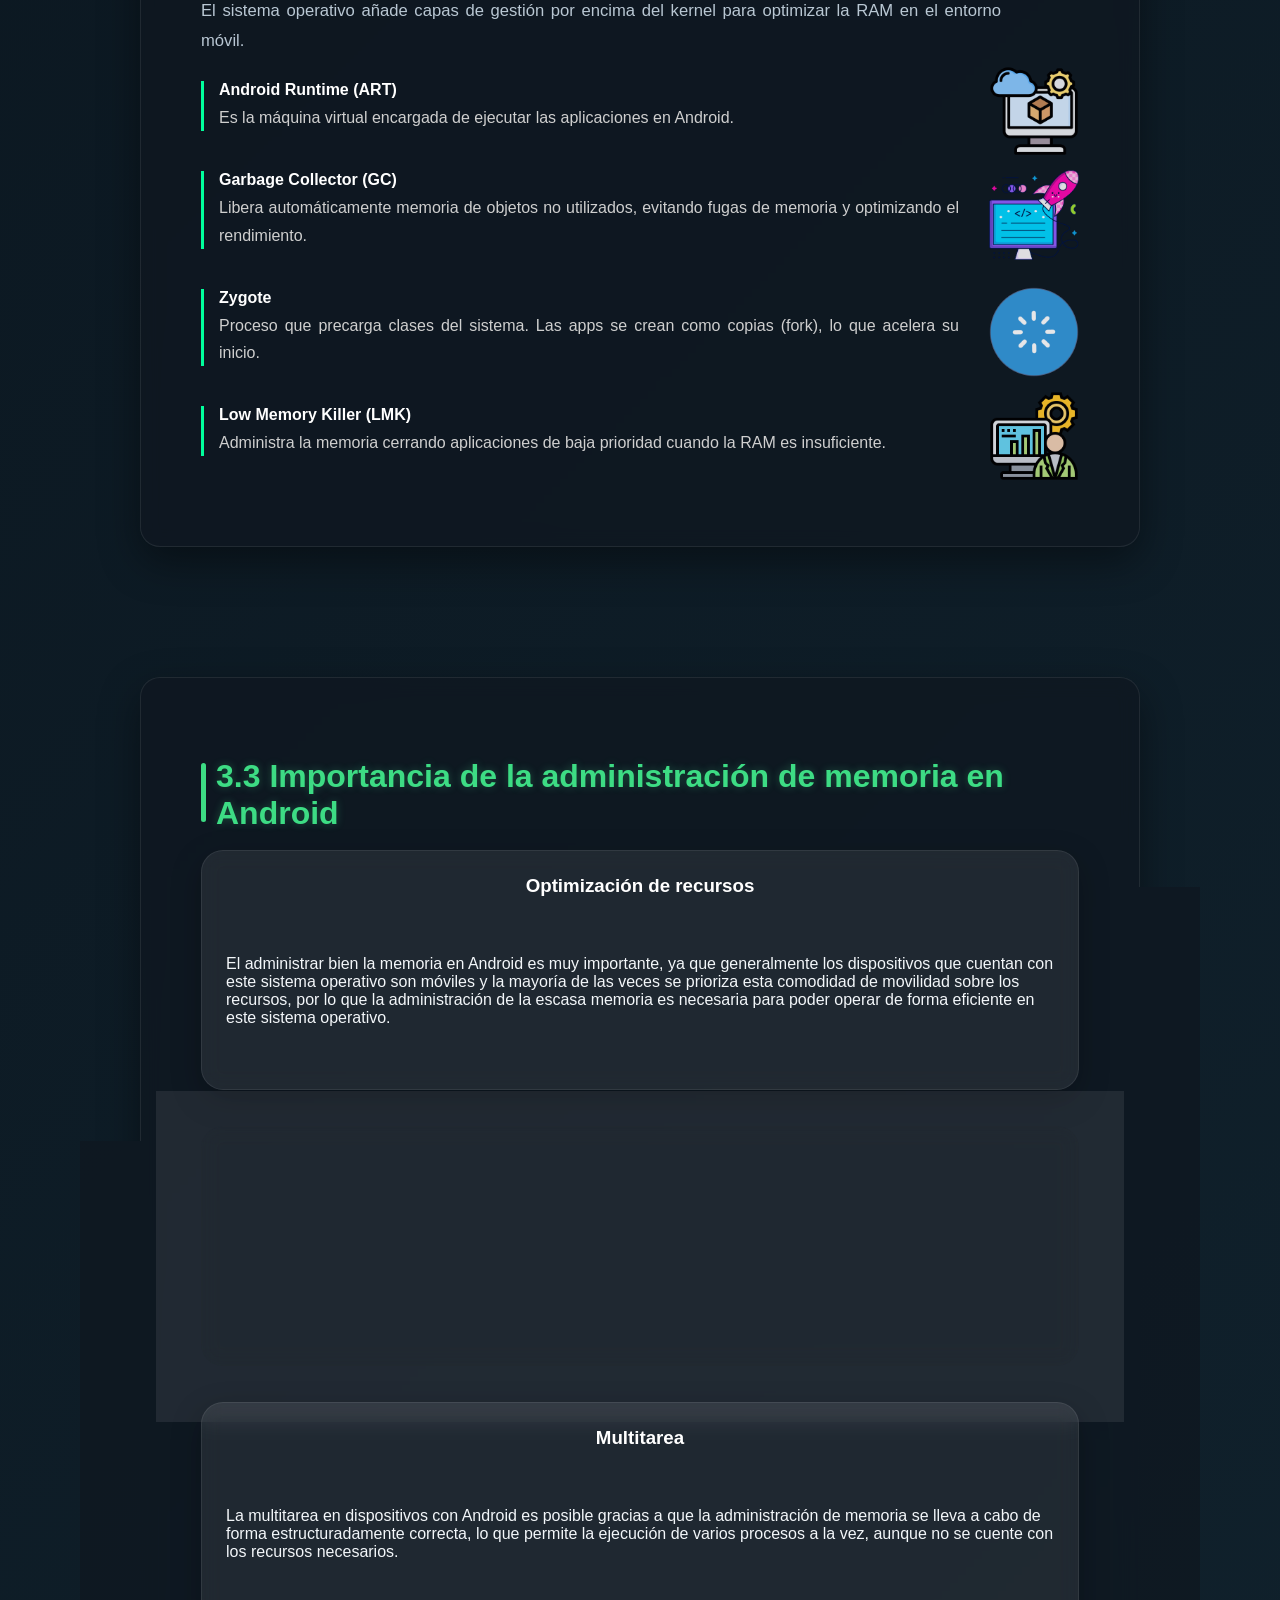
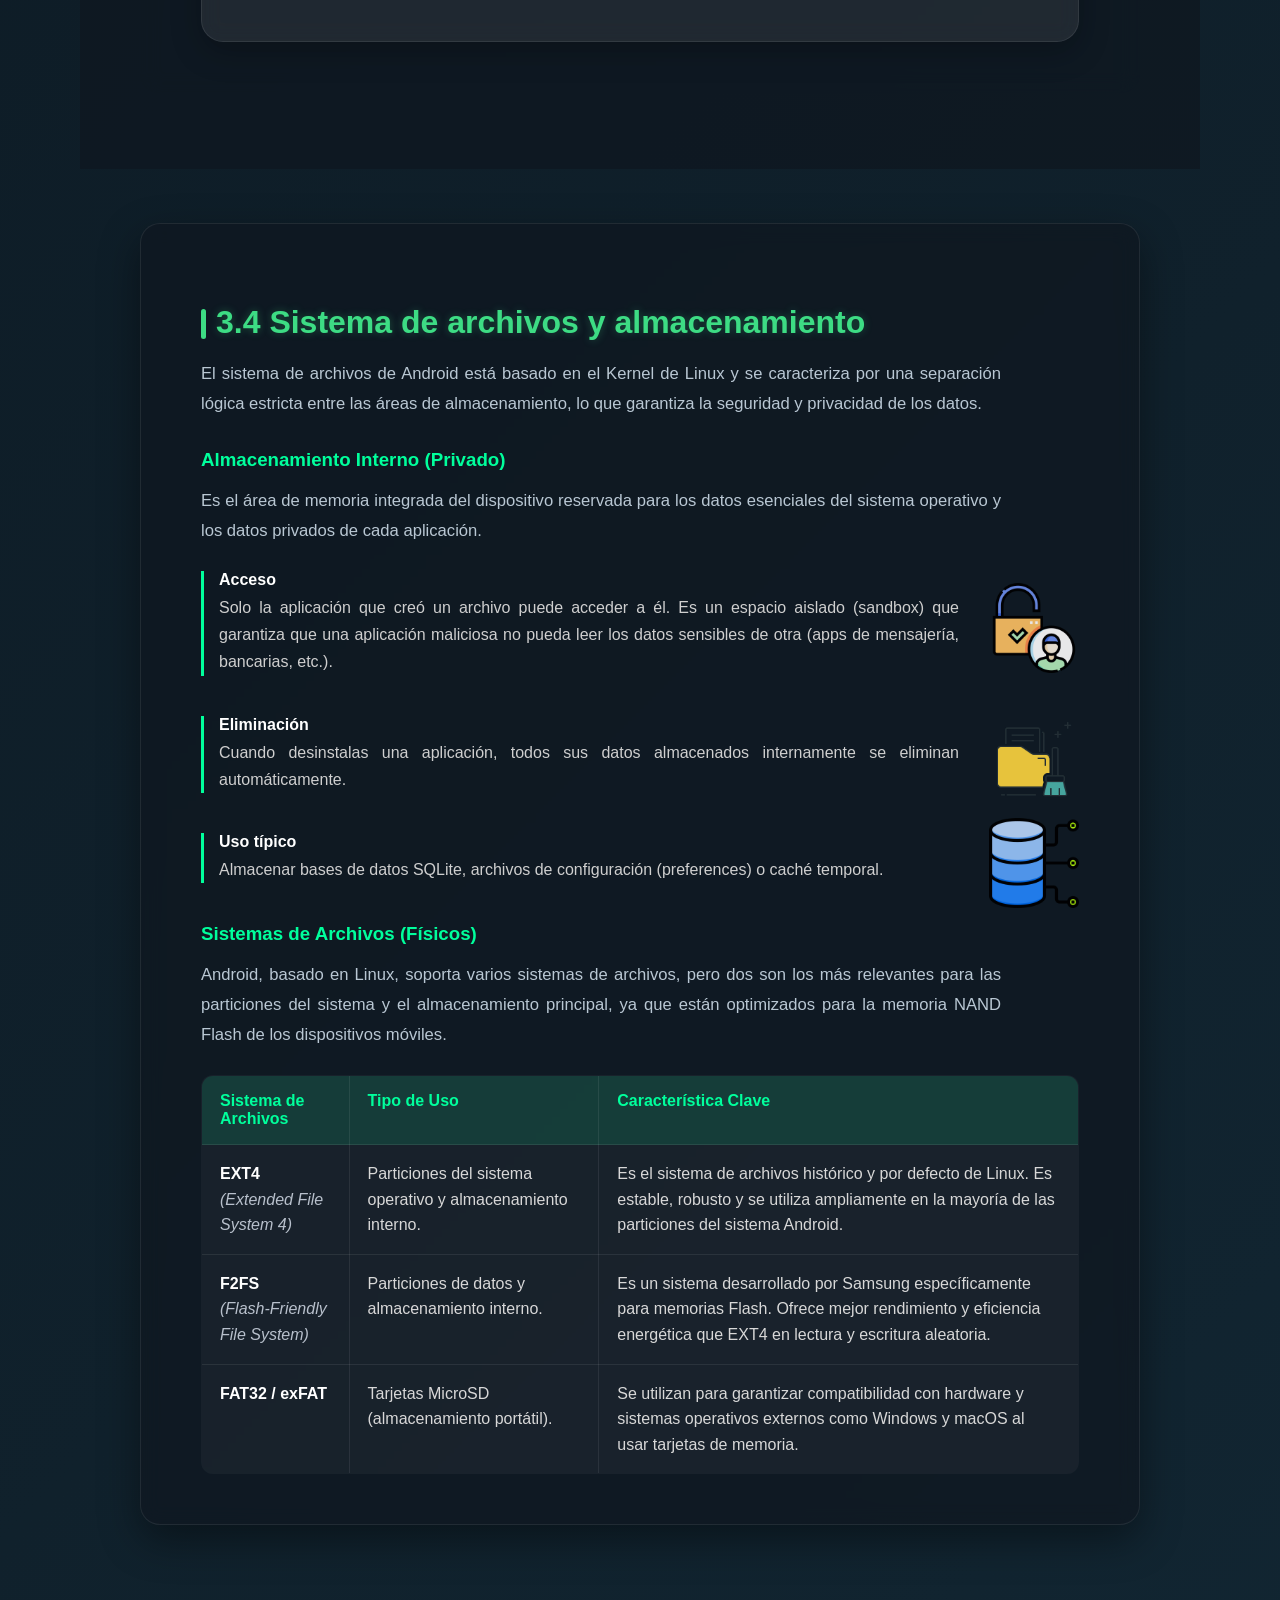
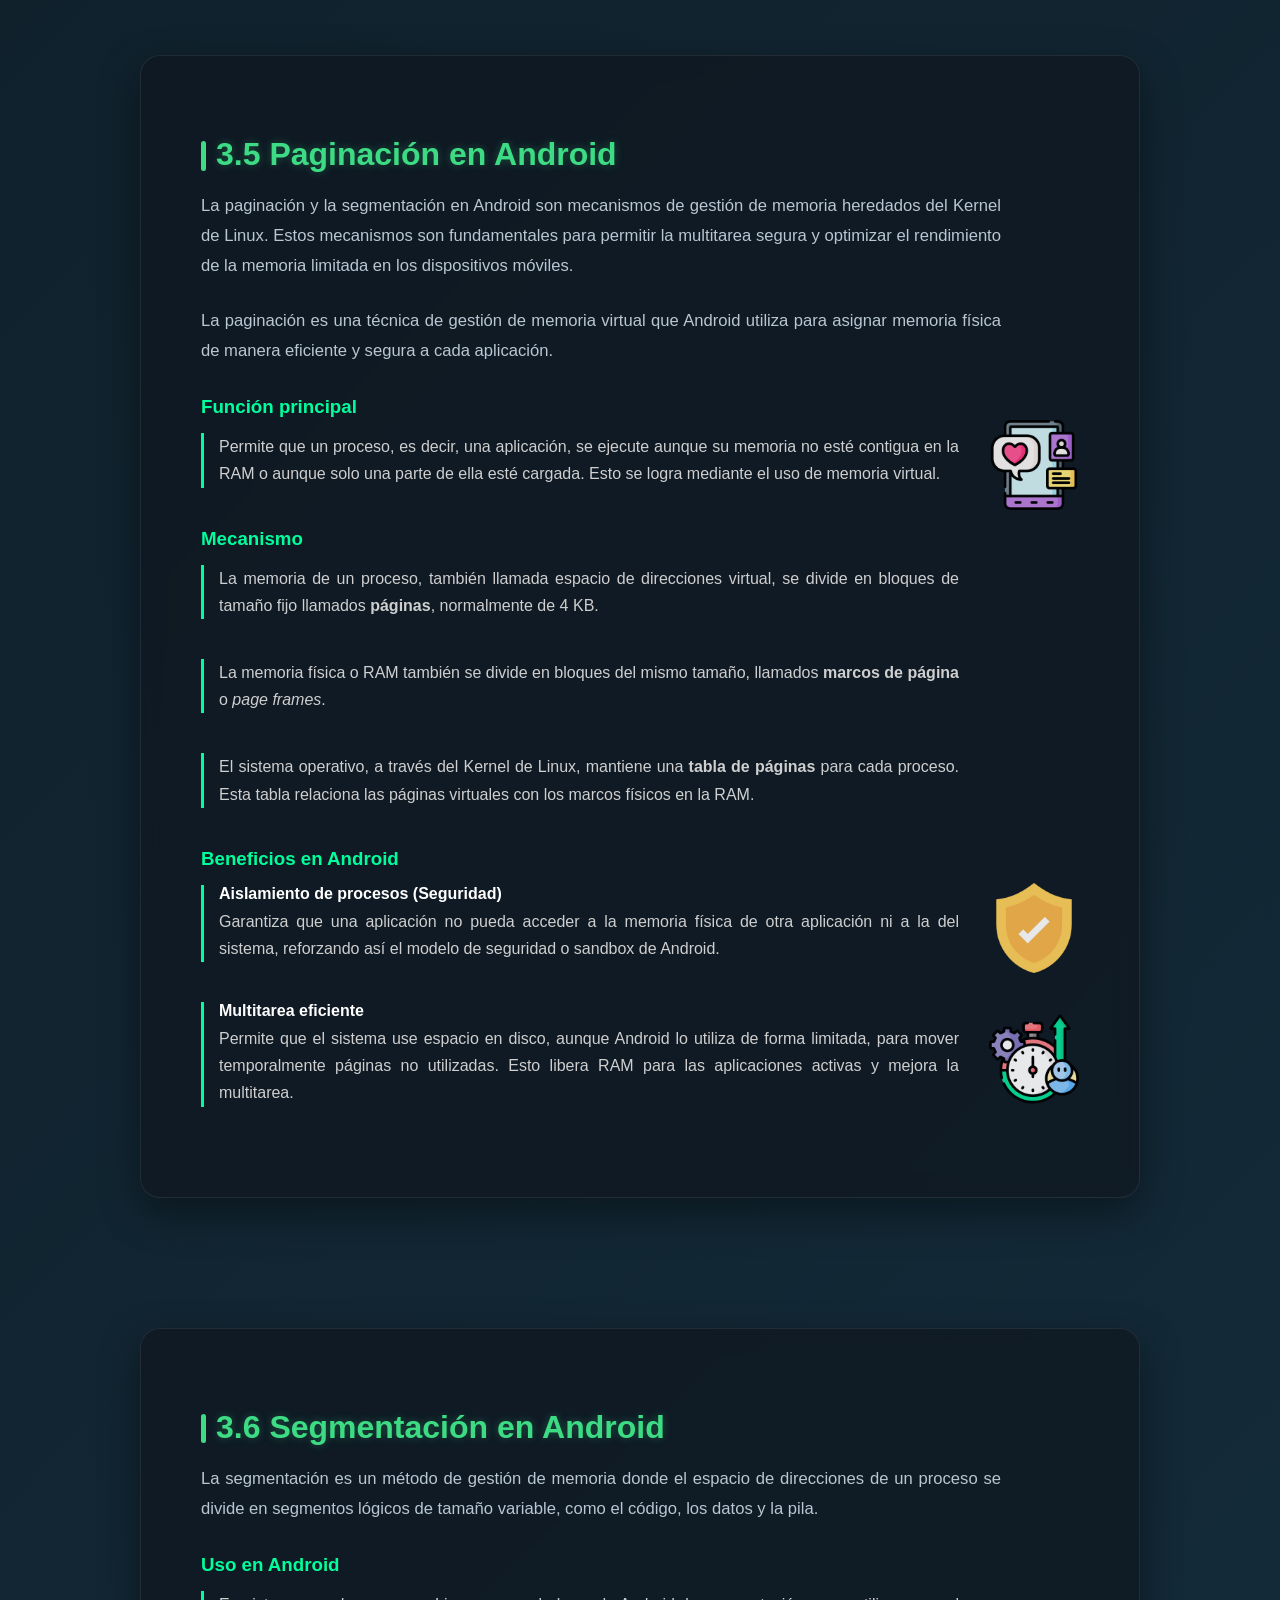
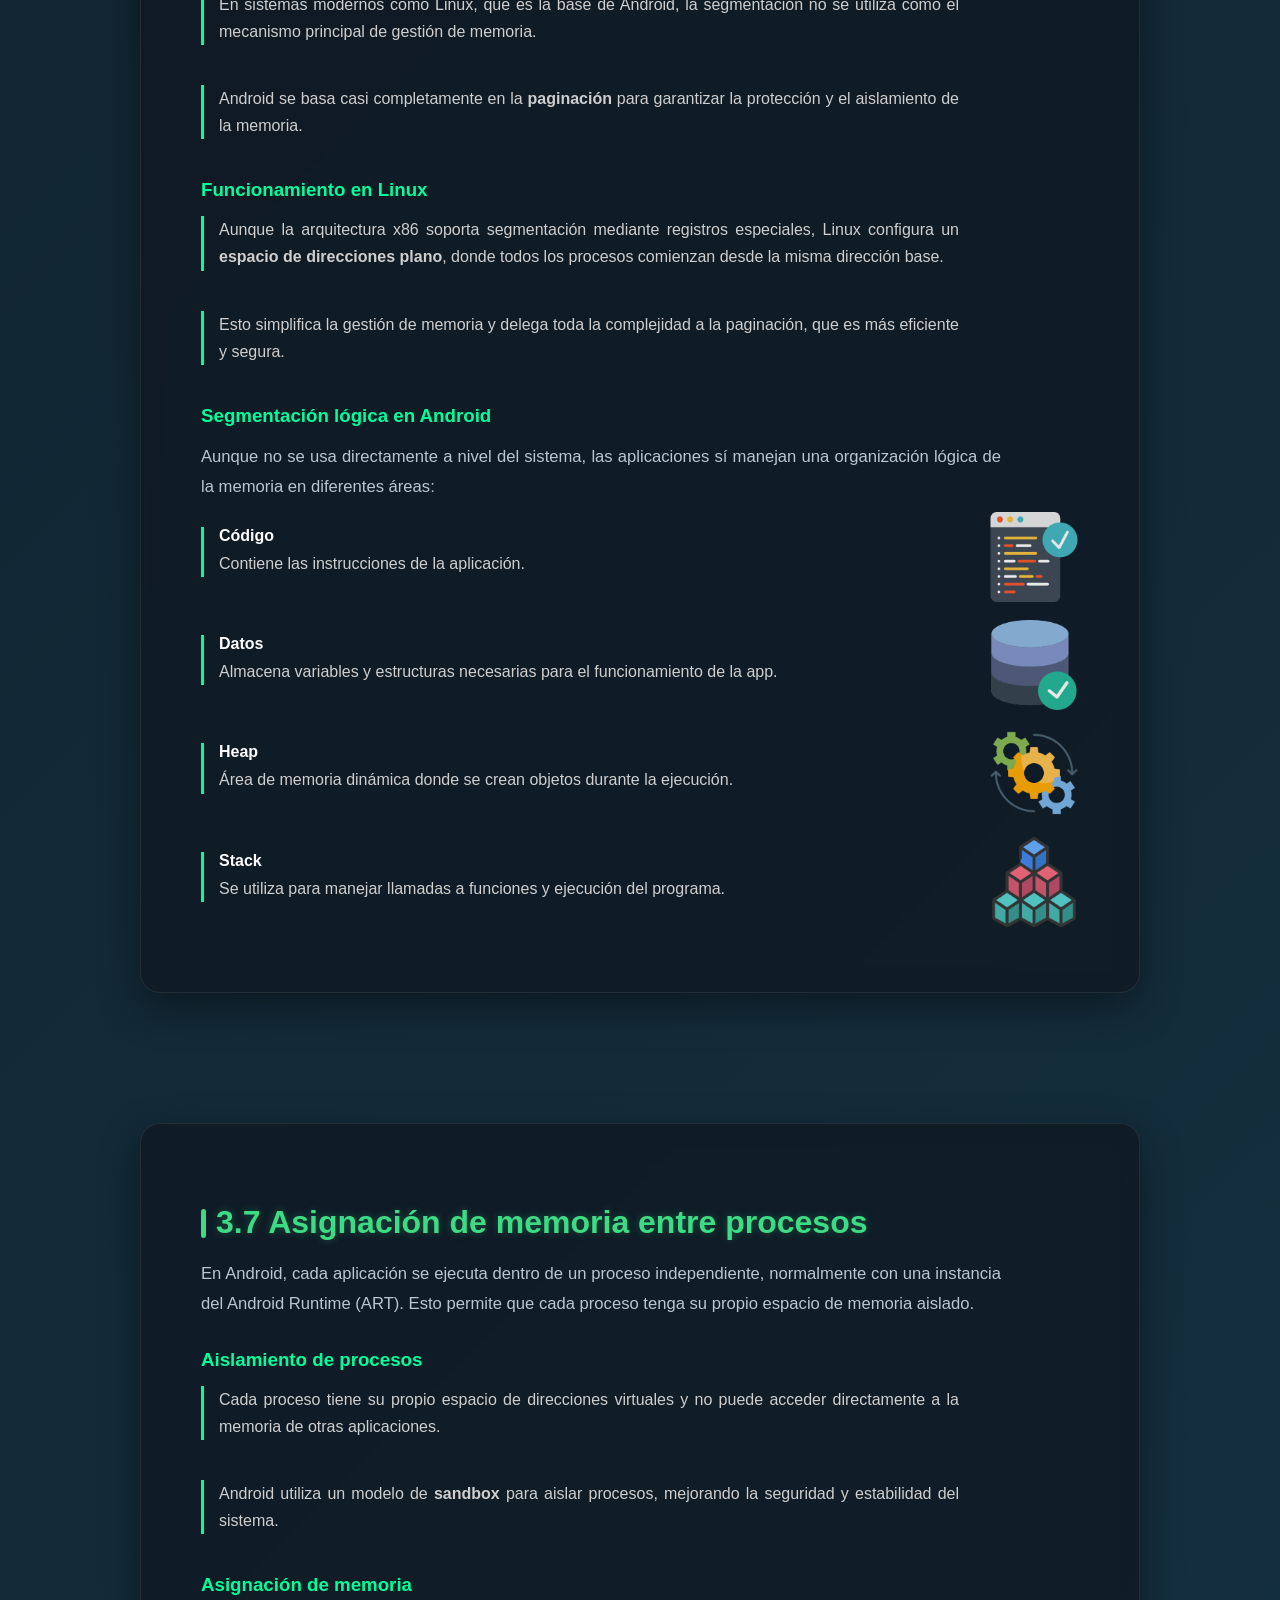
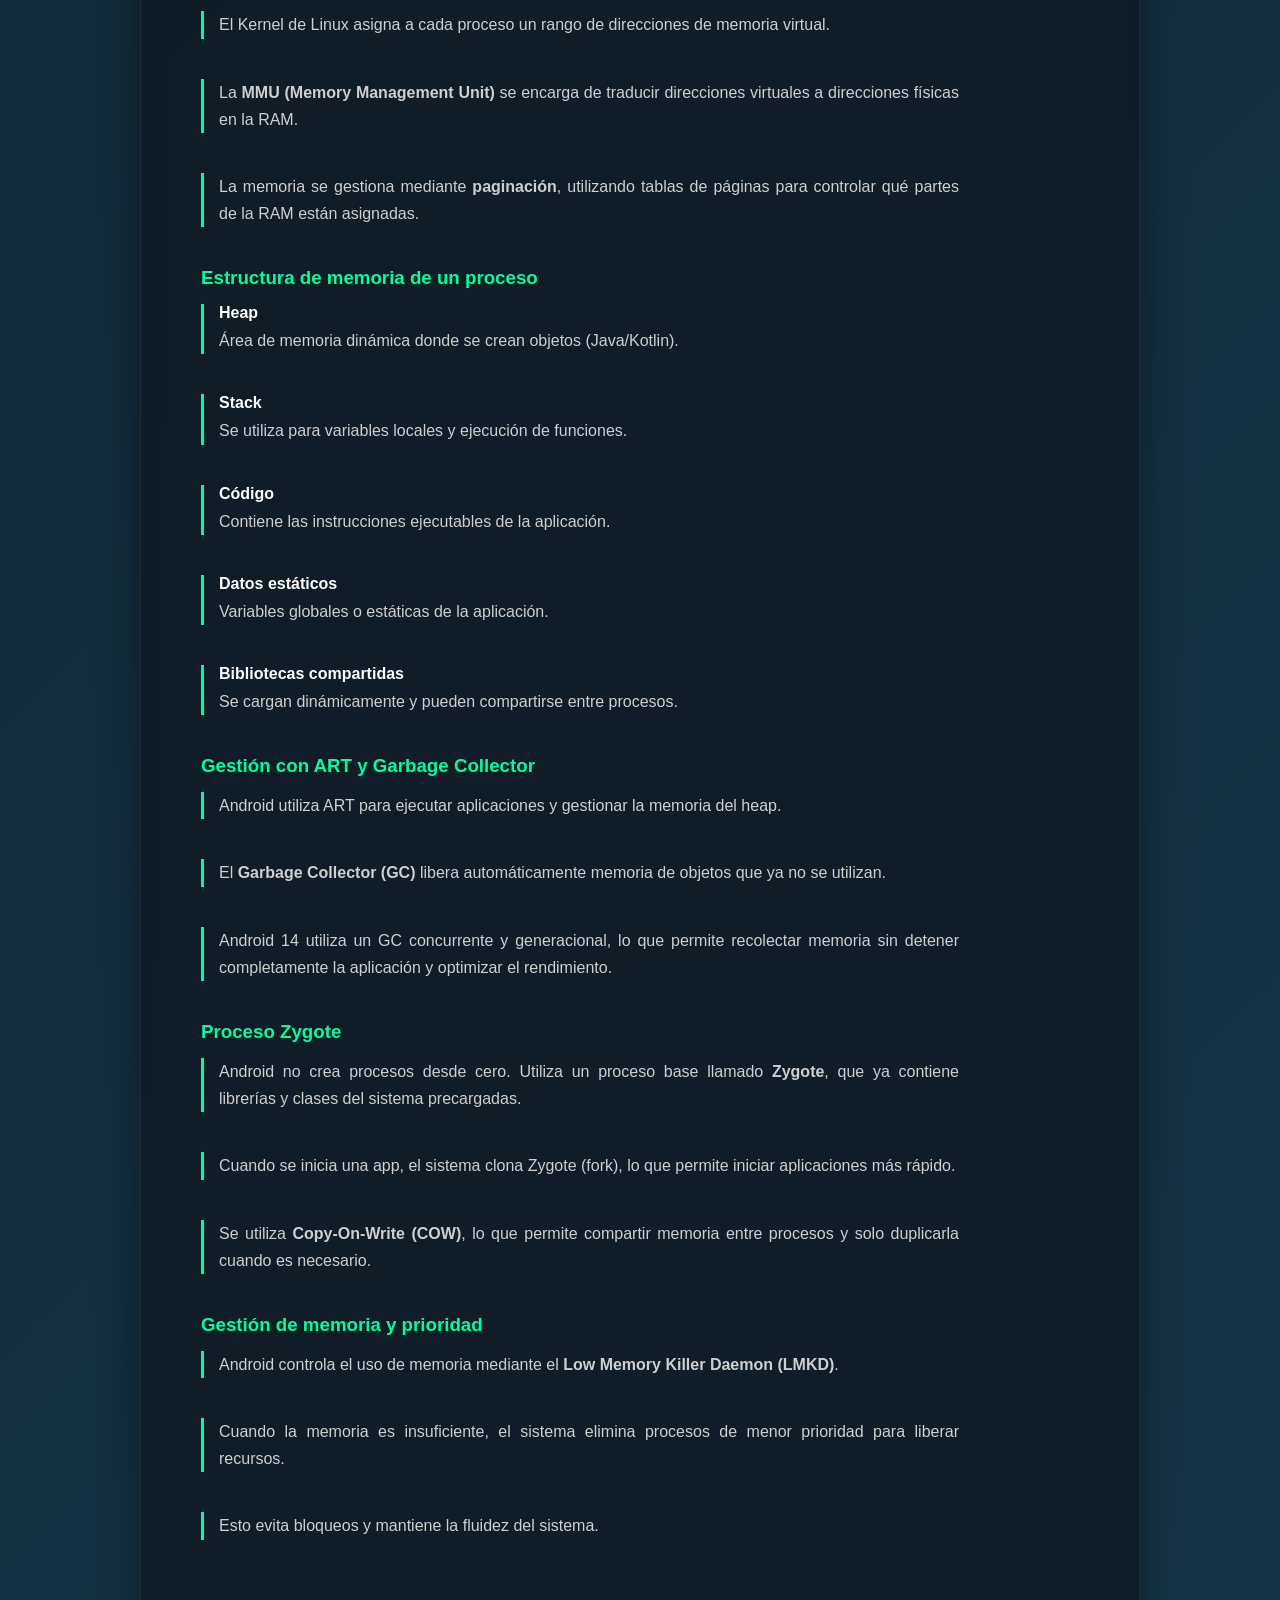
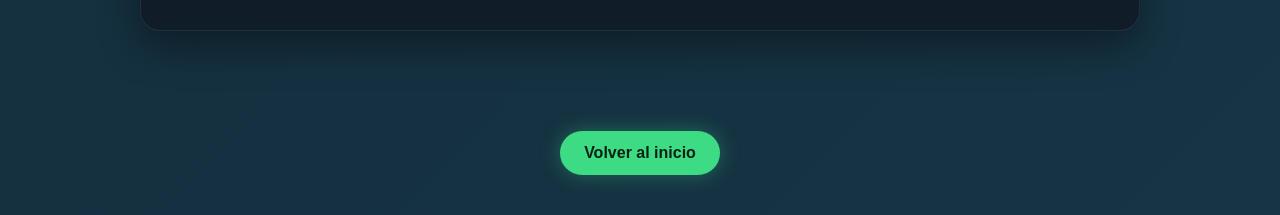
==== commit cb159a19: "Actualizacion de la pagina web" ====
--- a/almacenaje.html
+++ b/almacenaje.html
@@ -55,17 +55,18 @@
             con capacidades de expansión muy limitadas. <br><br>
             En esta versión de Android se contaba principalmente con cuatro versiones de esta tecnología, enfocadas en diferentes gamas de dispositivos móviles: 
 <br>    <br>
-LPDDR4: Esta versión de la tecnología LPDDR es la más básica que se podía encontrar en dispositivos gama baja o baratos. 
+<b>LPDDR4:</b> Esta versión de la tecnología LPDDR es la más básica que se podía encontrar en dispositivos gama baja o baratos. 
 <br> <br>
-LPDDR4X: Esta es la versión mejorada del LPDDR4 y a diferencia de su antecesor esta versión cuenta con un mejor balance entre velocidad y consumo energético. 
+<b>LPDDR4X:</b> Esta es la versión mejorada del LPDDR4 y a diferencia de su antecesor esta versión cuenta con un mejor balance entre velocidad y consumo energético. 
 <br> <br>
-LPDDR5: Esta versión es más moderna y permite una relación de velocidad y consumo energético muy superior a las anteriores. 
+<b>LPDDR5:</b> Esta versión es más moderna y permite una relación de velocidad y consumo energético muy superior a las anteriores. 
 <br> <br>
-LPDDR5x: Esta es una versión que optimiza el rendimiento y consumo energético en dispositivos de alto rendimiento. 
+<b>LPDDR5x:</b> Esta es una versión que optimiza el rendimiento y consumo energético en dispositivos de alto rendimiento. 
 <br> <br>
 También es importante hacer mención de que algunos dispositivos con este sistema operativo cuentan con una opción activable de memoria virtual, la cual permite tener una mayor capacidad de almacenamiento, aunque hay que tener en cuenta que este ajuste toma parte de la memoria ROM que es bastante más lenta que la memoria RAM. 
 
 </p>
+<img src="IMG/memoria-ram(1).png" alt="">
         </div>
 <br> <br>
         <div class="card">
@@ -73,6 +74,7 @@
             <p>Estas siglas hacen referencia al almacenamiento interno de los dispositivos, este tipo de almacenamiento es el que se encarga de guardar el sistema operativo, lo datos del usuario y las aplicaciones, al igual que como se había mencionado en el caso de la RAM, la ROM también es muy importante y debe contar con ciertas características para que el dispositivo y sistema operativo funcionen de forma correcta. 
 Los dispositivos con el sistema operativo Android 14 suelen utilizar memoria ROM del tipo flash la cual a diferencia de las ROMs comunes puede ser reprogramada electrónicamente. Dentro de este tipo de memoria contamos con varias tecnologías, una de las más importantes es UFS (Universal Flash Storage), las principales diferencias entre cada una de las versiones de esta tecnología con respecto a sus velocidades de lectura y escritura. Algo importante que se puede destacar es que hasta esta versión de Android la mayoría de los dispositivos contaban con las opciones de aumentar el almacenamiento mediante una SD externa, tecnología que ha ido desapareciendo con el paso del tiempo. 
 </p>
+<img src="IMG/memoria-de-solo-lectura.png" alt="">
         </div>
       
     </div>
@@ -100,6 +102,7 @@
       <p>
         Es el mecanismo principal de memoria virtual que permite la multitarea segura.
       </p>
+      <img src="IMG/libro.png" alt="" class="img-derecha">
     </div>
 
     <div class="bloque">
@@ -108,6 +111,7 @@
         Divide la memoria de cada proceso en páginas. La Unidad de Gestión de Memoria o MMU utiliza tablas de páginas para mapear
         direcciones virtuales a físicas, evitando que una app acceda a la memoria de otra.
       </p>
+      <img src="IMG/rotura.png" alt="" class="img-derecha">
     </div>
 
     <div class="bloque">
@@ -115,6 +119,7 @@
       <p>
         Permite ejecutar aplicaciones aunque solo parte del código esté en RAM, cargando lo necesario dinámicamente.
       </p>
+      <img src="IMG/sistema-operacional.png" alt="" class="img-derecha">
     </div>
 
     <div class="bloque">
@@ -123,6 +128,7 @@
         Android evita el uso intensivo de swap para no afectar el rendimiento ni desgastar la memoria.
         En su lugar, libera RAM cerrando procesos inactivos.
       </p>
+      <img src="IMG/liberador-de-espacio-en-disco.png" alt="" class="img-derecha">
     </div>
 
     <div class="bloque">
@@ -130,6 +136,7 @@
       <p>
         Utiliza compresión de datos en RAM para mejorar la eficiencia sin consumir batería adicional.
       </p>
+      <img src="IMG/bateria-llena.png" alt="" class="img-derecha">
     </div>
 
     <!-- ===================== -->
@@ -142,6 +149,7 @@
       <p>
         Es la máquina virtual encargada de ejecutar las aplicaciones en Android.
       </p>
+      <img src="IMG/maquina.png" alt="" class="img-derecha">
     </div>
 
     <div class="bloque">
@@ -149,6 +157,7 @@
       <p>
         Libera automáticamente memoria de objetos no utilizados, evitando fugas de memoria y optimizando el rendimiento.
       </p>
+      <img src="IMG/liberar.png" alt="" class="img-derecha">
     </div>
 
     <div class="bloque">
@@ -156,6 +165,7 @@
       <p>
         Proceso que precarga clases del sistema. Las apps se crean como copias (fork), lo que acelera su inicio.
       </p>
+      <img src="IMG/material.png" alt="" class="img-derecha">
     </div>
 
     <div class="bloque">
@@ -163,6 +173,7 @@
       <p>
         Administra la memoria cerrando aplicaciones de baja prioridad cuando la RAM es insuficiente.
       </p>
+      <img src="IMG/admin.png" alt="" class="img-derecha">
     </div>
 
   </div>
@@ -224,6 +235,7 @@
         Solo la aplicación que creó un archivo puede acceder a él. Es un espacio aislado (sandbox) que garantiza que una aplicación maliciosa no pueda leer los datos sensibles de otra (apps de mensajería, bancarias, etc.). 
 
       </p>
+      <img src="IMG/control-de-acceso.png" alt="" class="img-derecha">
     </div>
 
     <div class="bloque">
@@ -232,6 +244,7 @@
         Cuando desinstalas una aplicación, todos sus datos almacenados internamente se eliminan automáticamente. 
 
       </p>
+      <img src="IMG/datos(1).png" alt="" class="img-derecha">
     </div>
 
     <div class="bloque">
@@ -240,6 +253,7 @@
          Almacenar bases de datos SQLite, archivos de configuración (preferences) o caché temporal.
 
       </p>
+      <img src="IMG/dato.png" alt="" class="img-derecha">
     </div>
 
     <!-- ===================== -->
@@ -327,6 +341,7 @@
         Permite que un proceso, es decir, una aplicación, se ejecute aunque su memoria no esté contigua en la RAM
         o aunque solo una parte de ella esté cargada. Esto se logra mediante el uso de memoria virtual.
       </p>
+      <img src="IMG/dating-app.png" alt="" class="img-derecha">
     </div>
 
     <h3 class="subtitulo">Mecanismo</h3>
@@ -335,6 +350,7 @@
         La memoria de un proceso, también llamada espacio de direcciones virtual, se divide en bloques de tamaño fijo
         llamados <strong>páginas</strong>, normalmente de 4 KB.
       </p>
+      
     </div>
 
     <div class="bloque">
@@ -359,6 +375,7 @@
         Garantiza que una aplicación no pueda acceder a la memoria física de otra aplicación ni a la del sistema,
         reforzando así el modelo de seguridad o sandbox de Android.
       </p>
+      <img src="IMG/proteger.png" alt="" class="img-derecha">
     </div>
 
     <div class="bloque">
@@ -367,6 +384,7 @@
         Permite que el sistema use espacio en disco, aunque Android lo utiliza de forma limitada, para mover temporalmente
         páginas no utilizadas. Esto libera RAM para las aplicaciones activas y mejora la multitarea.
       </p>
+      <img src="IMG/eficiencia.png" alt="" class="img-derecha">
     </div>
 
   </div>
@@ -427,27 +445,31 @@
       <p>
         Contiene las instrucciones de la aplicación.
       </p>
-    </div>
-
+      <img src="IMG/codigo.png" alt="" class="img-derecha">
+    </div>
+<br>
     <div class="bloque">
       <h4>Datos</h4>
       <p>
         Almacena variables y estructuras necesarias para el funcionamiento de la app.
       </p>
-    </div>
-
+      <img src="IMG/base-de-datos.png" alt="" class="img-derecha">
+    </div>
+<br>
     <div class="bloque">
       <h4>Heap</h4>
       <p>
         Área de memoria dinámica donde se crean objetos durante la ejecución.
       </p>
-    </div>
-
+      <img src="IMG/sistema-operacional(1).png" alt="" class="img-derecha">
+    </div>
+<br>
     <div class="bloque">
       <h4>Stack</h4>
       <p>
         Se utiliza para manejar llamadas a funciones y ejecución del programa.
       </p>
+      <img src="IMG/pila-de-cubos.png" alt="" class="img-derecha">
     </div>
 
   </div>
--- a/CSS/styles.css
+++ b/CSS/styles.css
@@ -750,22 +750,9 @@
 }
 
 /*Imagenes en contenedores*/
-#carac img {
-  width: 100%;
-  max-height: 350px;
-  object-fit: cover;
-  border-radius: 15px;
-  margin: 20px 0;
-  box-shadow: 0 0 20px rgba(0,0,0,0.4);
-}
-
-#funcionespri img {
-  width: 100%;
-  max-height: 350px;
-  object-fit: cover;
-  border-radius: 15px;
-  margin: 20px 0;
-}
+
+
+
 
 /*Concurrencia*/
 .flujo-app {
@@ -1247,3 +1234,174 @@
   width: 60px;
 }
 
+.item {
+  display: flex;
+  justify-content: space-between;
+  align-items: center;
+  gap: 25px;
+}
+
+.item .texto {
+  flex: 1;
+}
+
+.item img {
+  width: 90px;
+  height: auto;
+  object-fit: contain;
+  flex-shrink: 0;
+}
+
+.android-central {
+  display: block;
+  width: 110px;
+  margin: 20px auto 30px;
+}
+
+.item {
+  display: flex;
+  align-items: center;
+  justify-content: space-between;
+  gap: 30px;
+}
+
+.item .texto {
+  flex: 1;
+}
+
+.item .texto h4 {
+  margin: 0 0 8px 0;
+}
+
+.item .texto p {
+  margin: 0;
+}
+
+.item img {
+  width: 90px;
+  height: auto;
+  flex-shrink: 0;
+}
+
+.img-derecha {
+  float: right;
+  width: 90px;
+  margin-left: 15px;
+  margin-bottom: 10px;
+}
+
+.bloque::after {
+  content: "";
+  display: block;
+  clear: both;
+}
+
+.img-derecha {
+  float: right;
+  width: 90px;
+  margin-left: 20px;
+  margin-top: 5px;
+  opacity: 0.9;
+}
+
+.img-derecha {
+  float: right;
+  width: 90px;
+  margin-left: 20px;
+
+  position: relative;
+  top: 50%;
+  transform: translateY(-50%);
+}
+
+.bloque {
+  position: relative;
+  padding-right: 120px; /* espacio para la imagen */
+}
+
+.img-derecha {
+  position: absolute;
+  right: 0;
+  top: 50%;
+  transform: translateY(-50%);
+  width: 90px;
+}
+
+.section-text,
+.bloque p {
+  text-align: justify;
+   max-width: 800px;
+}
+
+.ref-item {
+  background: rgba(255,255,255,0.03);
+  border-left: 4px solid #00ffae;
+  padding: 15px 20px;
+  margin-bottom: 15px;
+  border-radius: 12px;
+}
+
+.ref-item p {
+  color: #d6e2ea;
+  font-size: 15px;
+  line-height: 1.5;
+}
+
+.ref-item a {
+  color: #00ffae;
+  text-decoration: none;
+  margin-left: 10px;
+  font-weight: 500;
+}
+
+.ref-item a:hover {
+  text-decoration: underline;
+}
+
+@media (max-width: 768px) {
+  .hero-title {
+    font-size: 36px;
+    line-height: 1.2;
+  }
+}
+
+@media (max-width: 768px) {
+  .hero-text {
+    font-size: 16px;
+    padding: 0 15px;
+    text-align: center;
+  }
+}
+
+
+@media (max-width: 768px) {
+  .tema-pagina {
+    padding: 60px 15px;
+  }
+}
+
+img {
+  max-width: 100%;
+  height: auto;
+}
+
+@media (max-width: 768px) {
+  .img-derecha {
+    float: none;
+    display: block;
+    margin: 10px auto;
+  }
+}
+
+@media (max-width: 768px) {
+  .conclusiones-grid {
+    grid-template-columns: 1fr;
+  }
+}
+
+@media (max-width: 768px) {
+  nav {
+    flex-direction: column;
+    gap: 10px;
+  }
+}
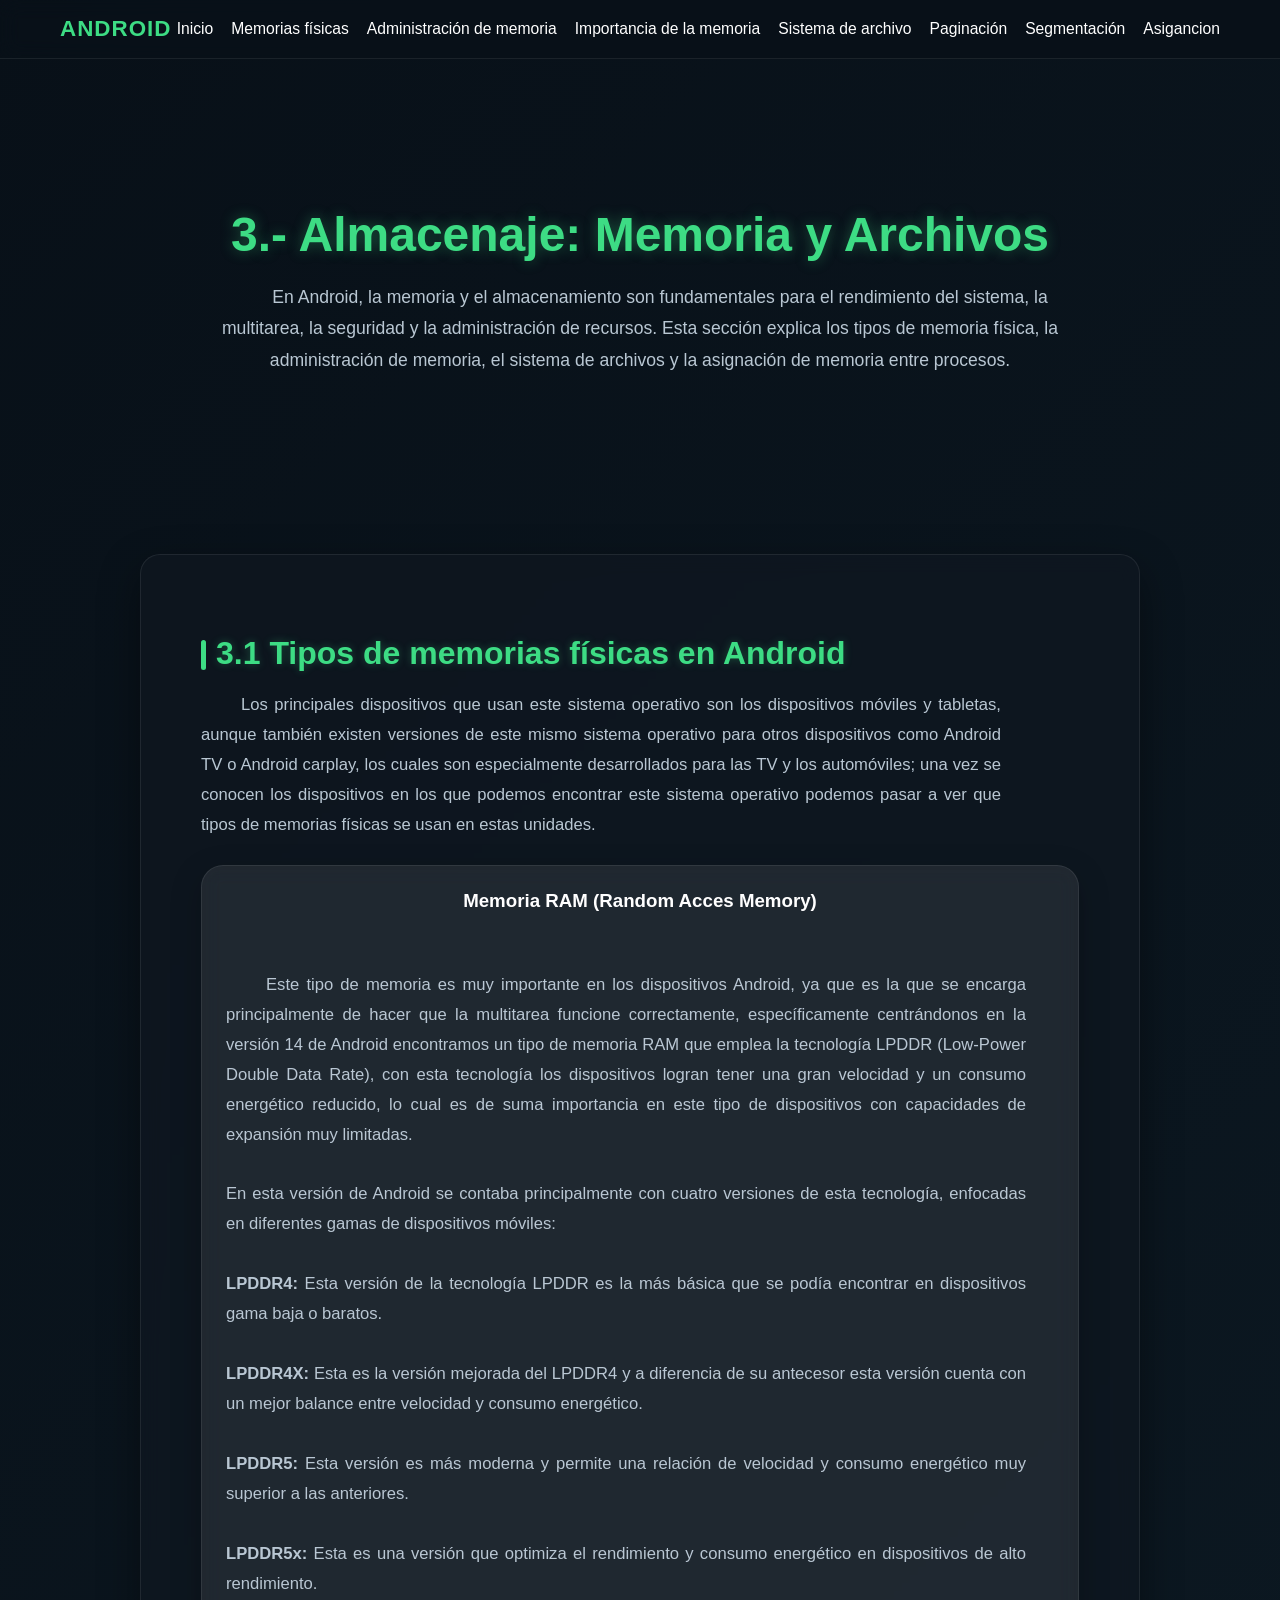
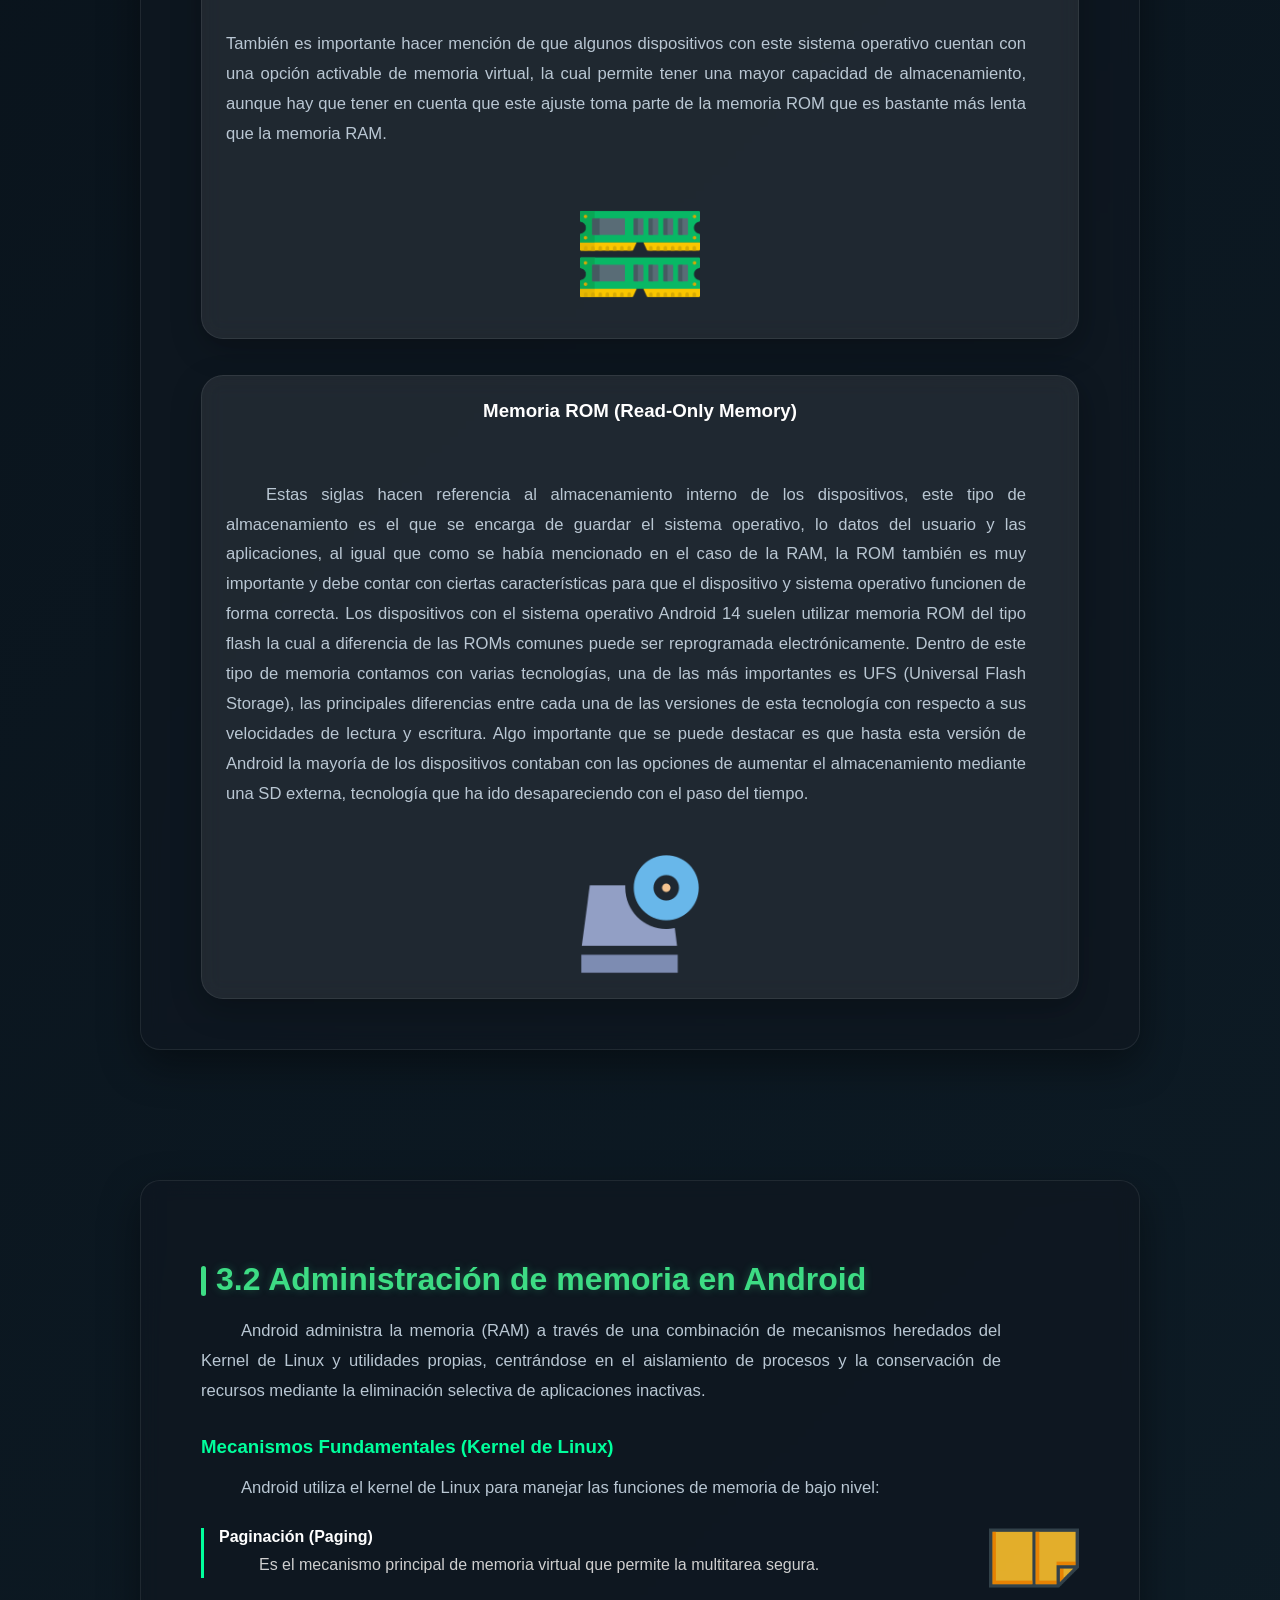
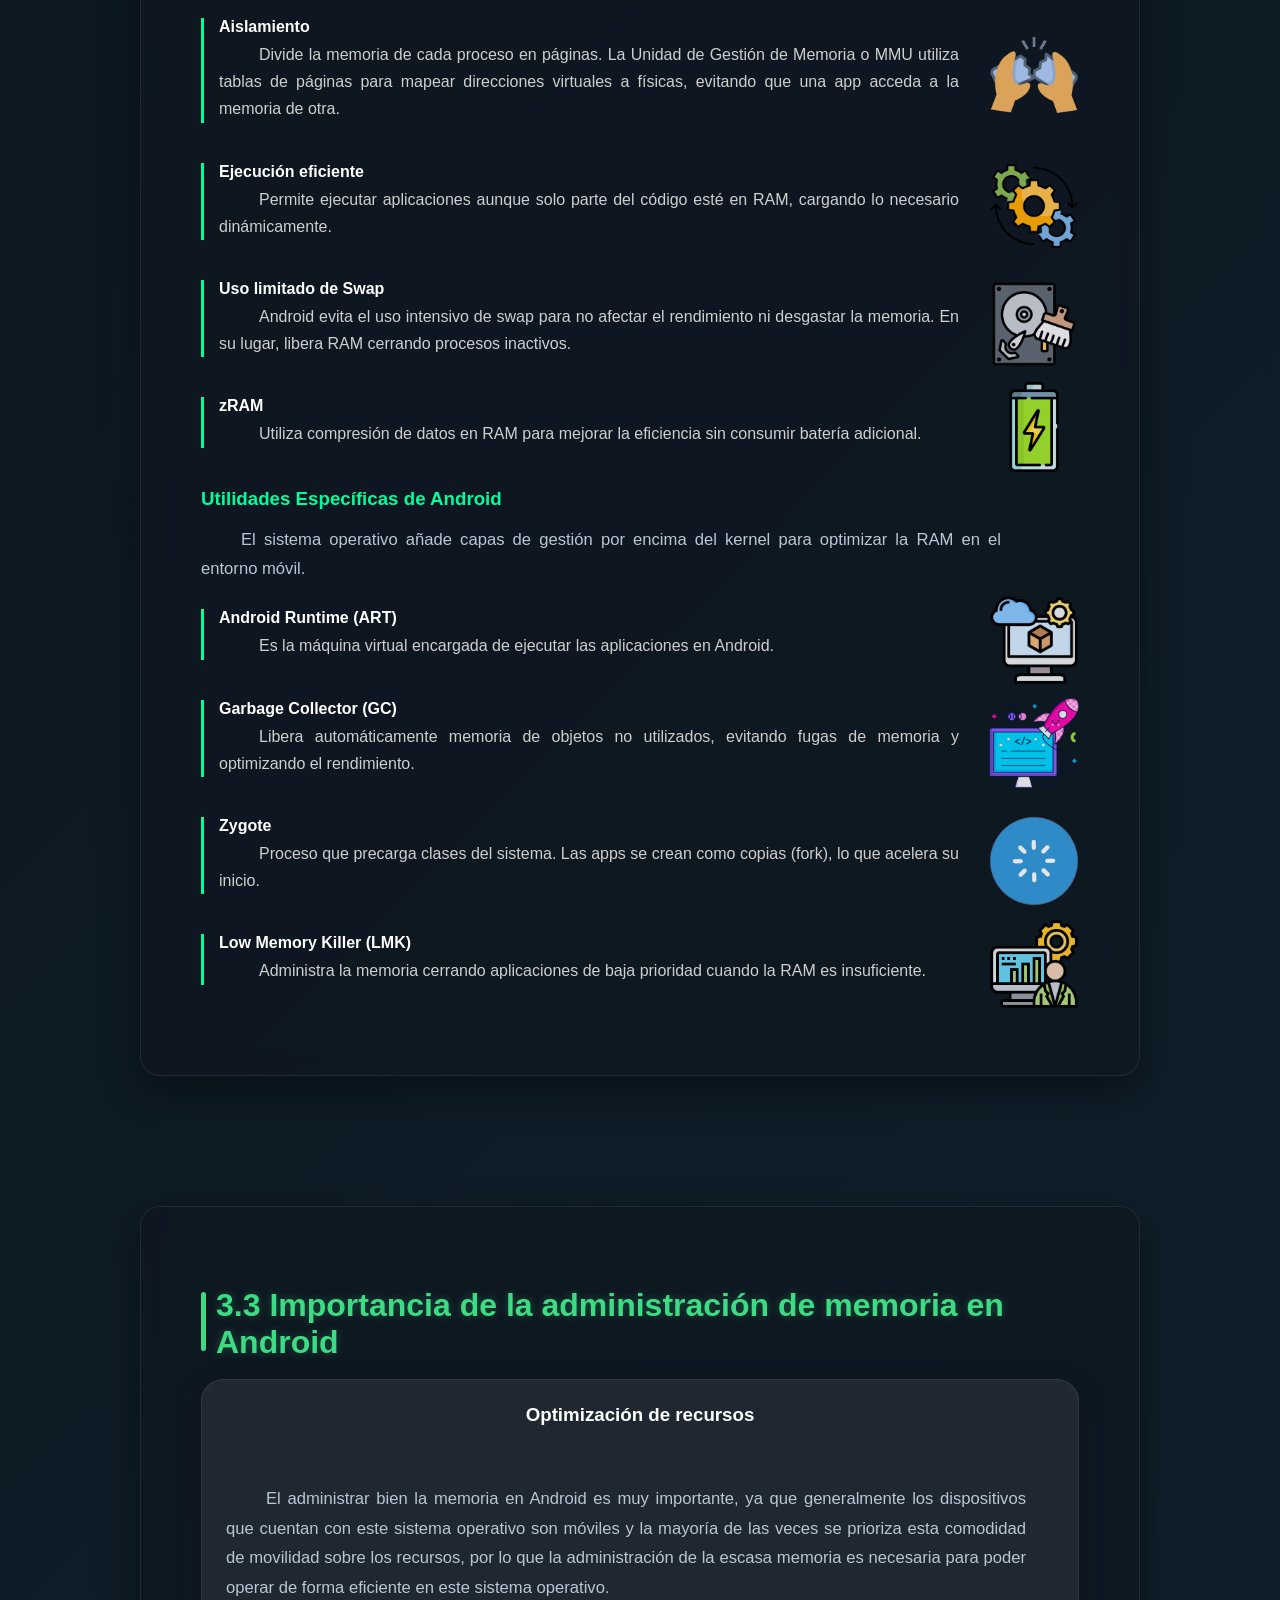
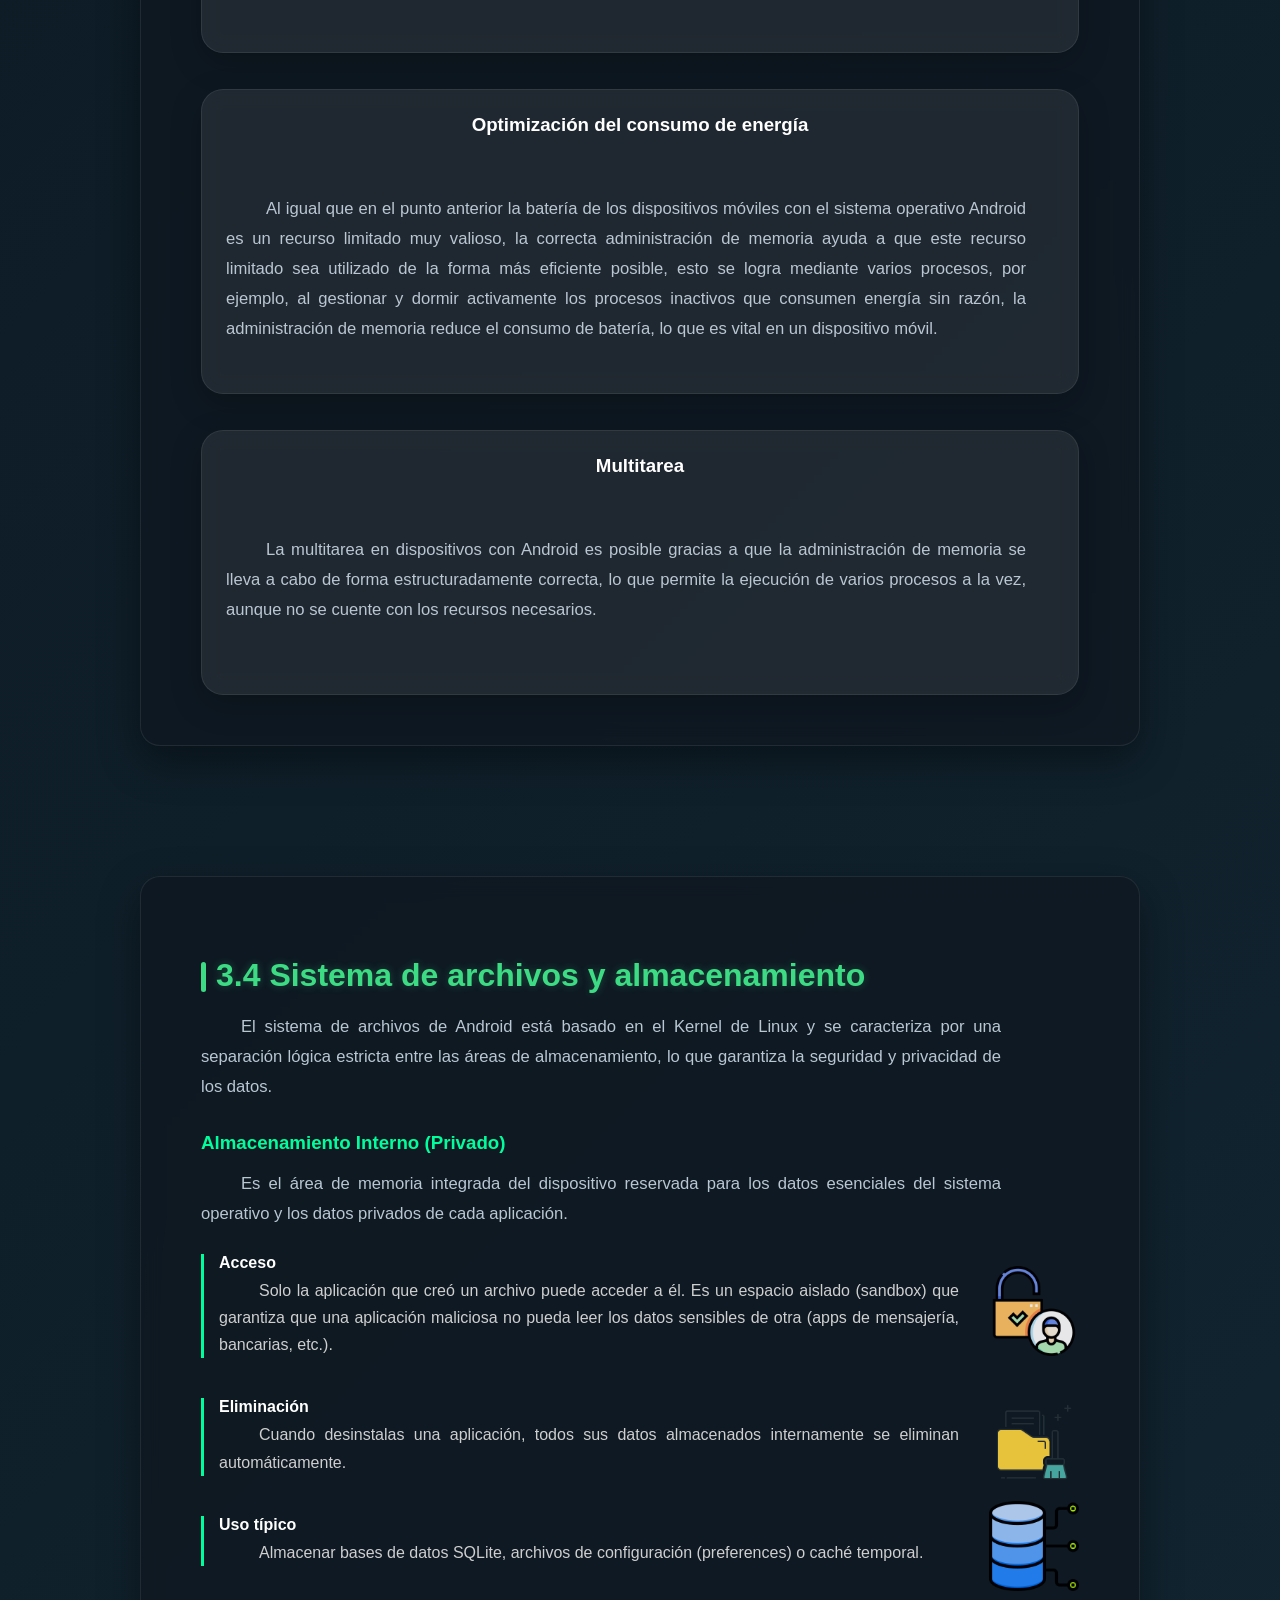
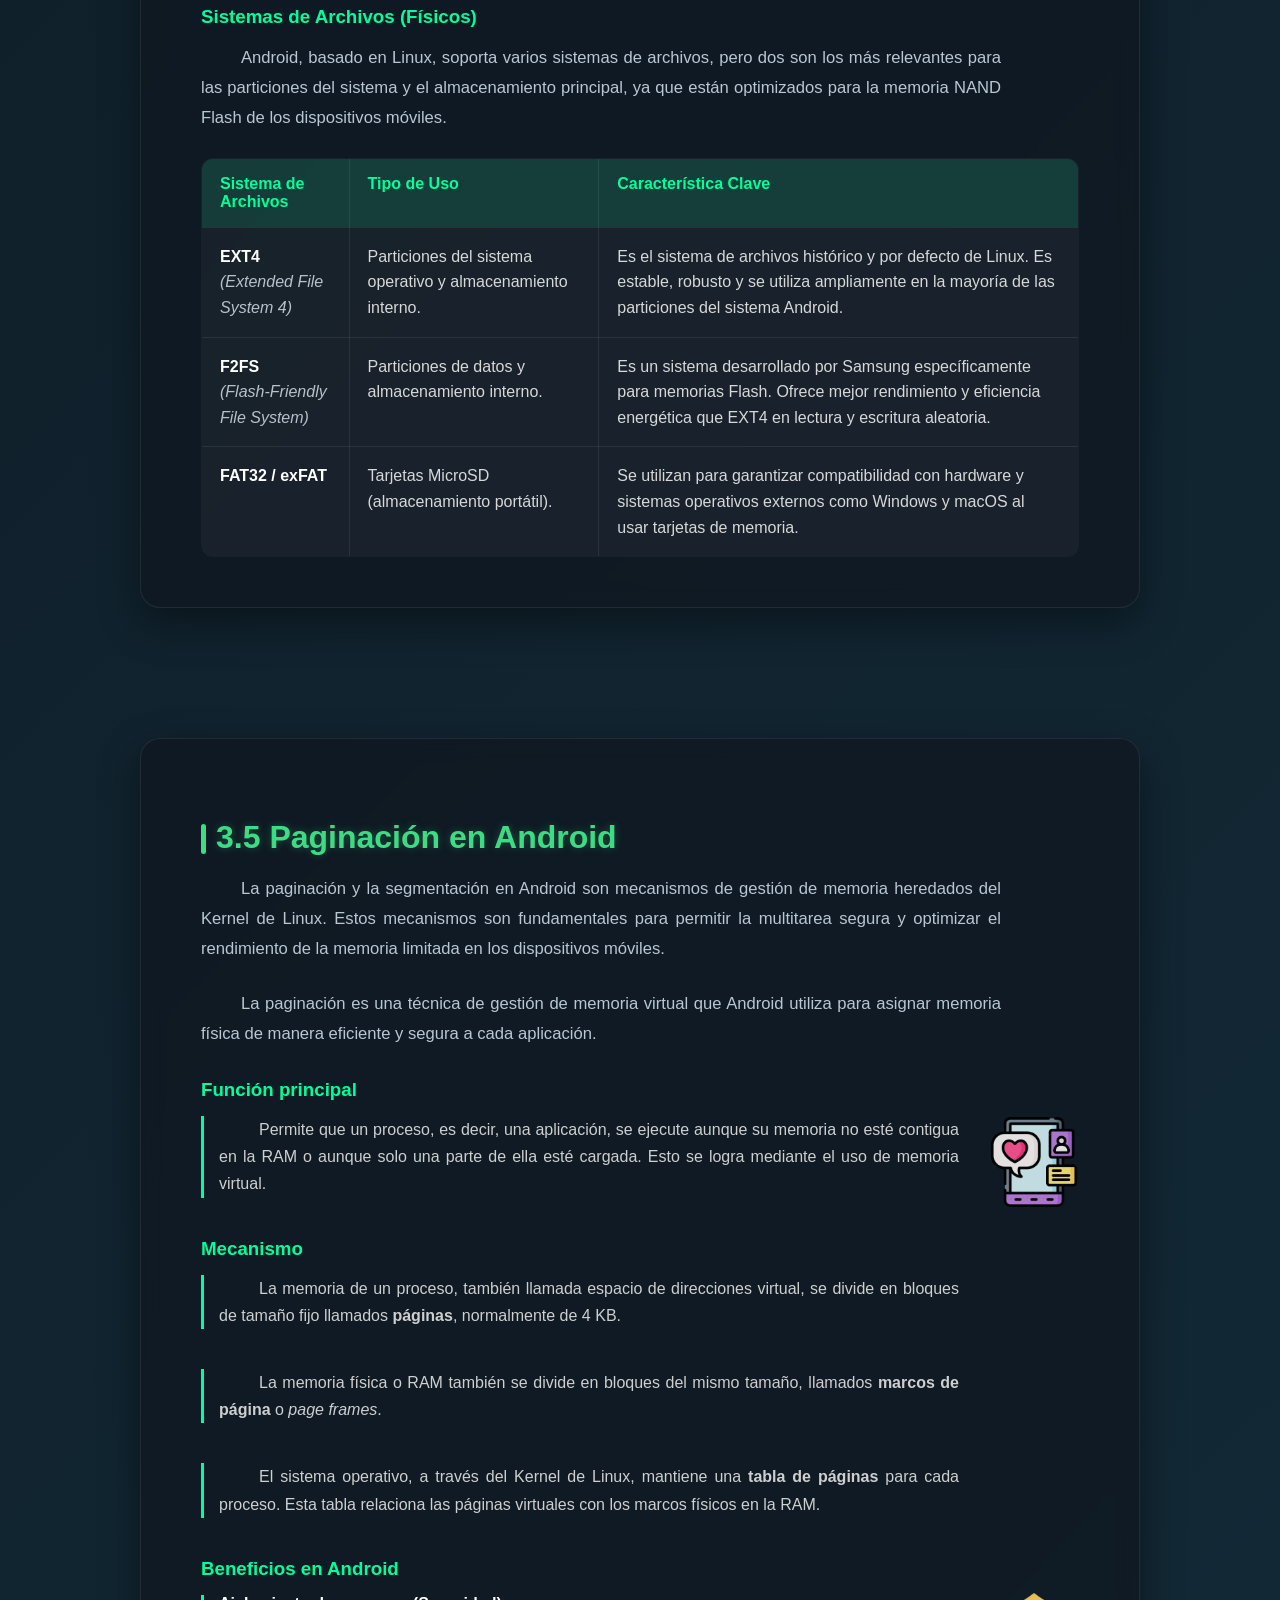
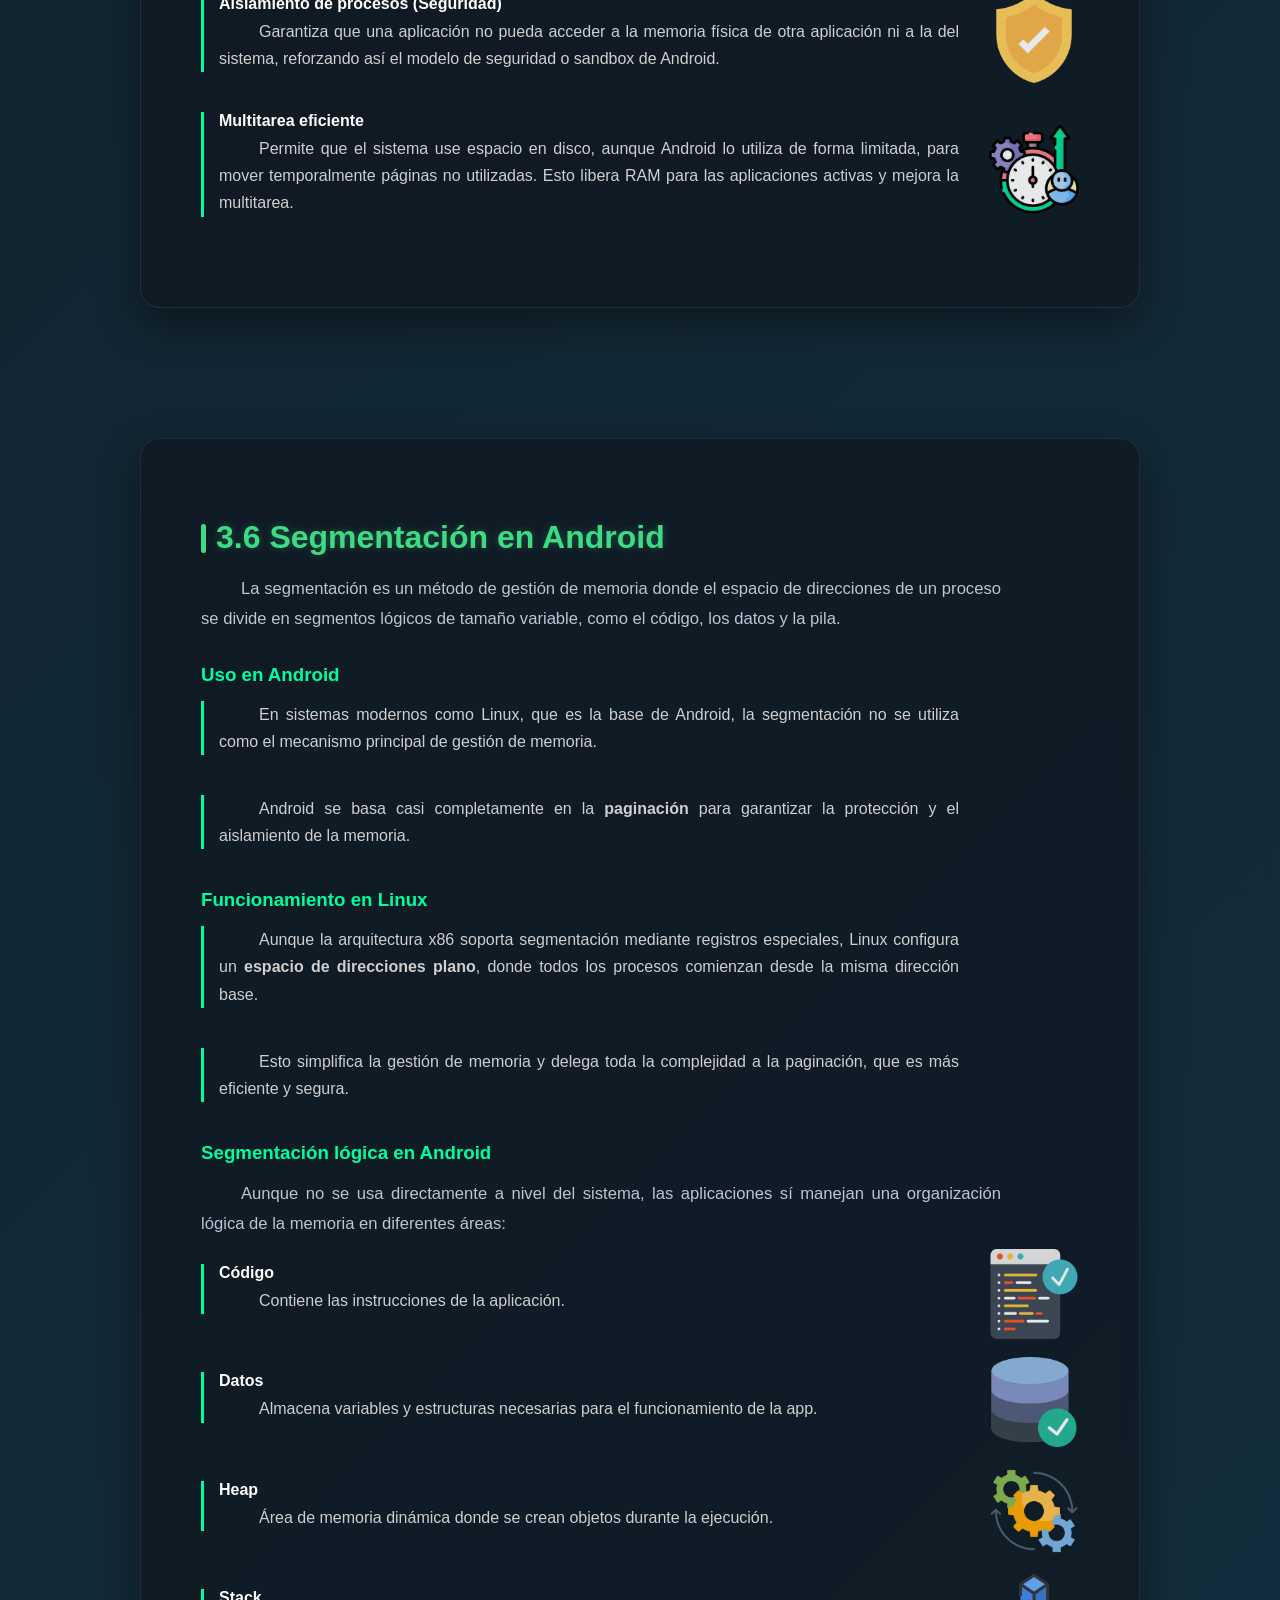
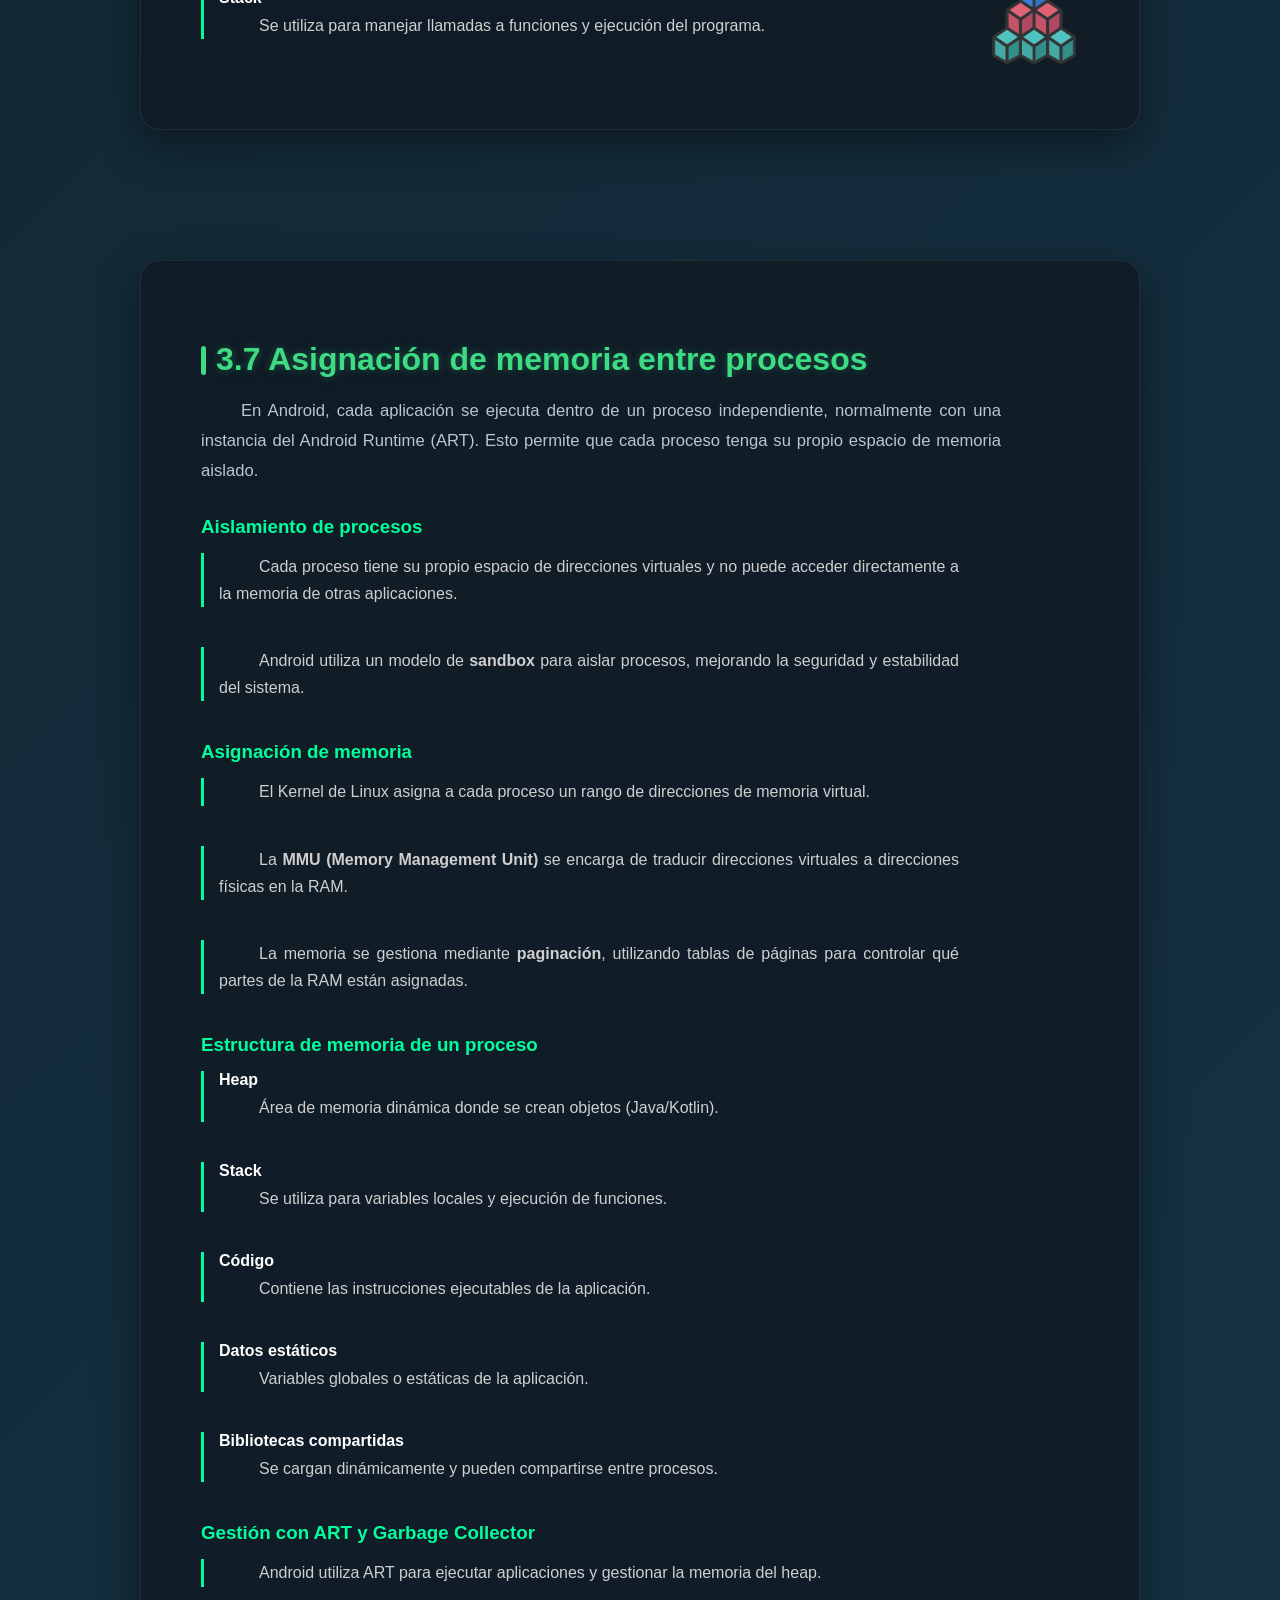
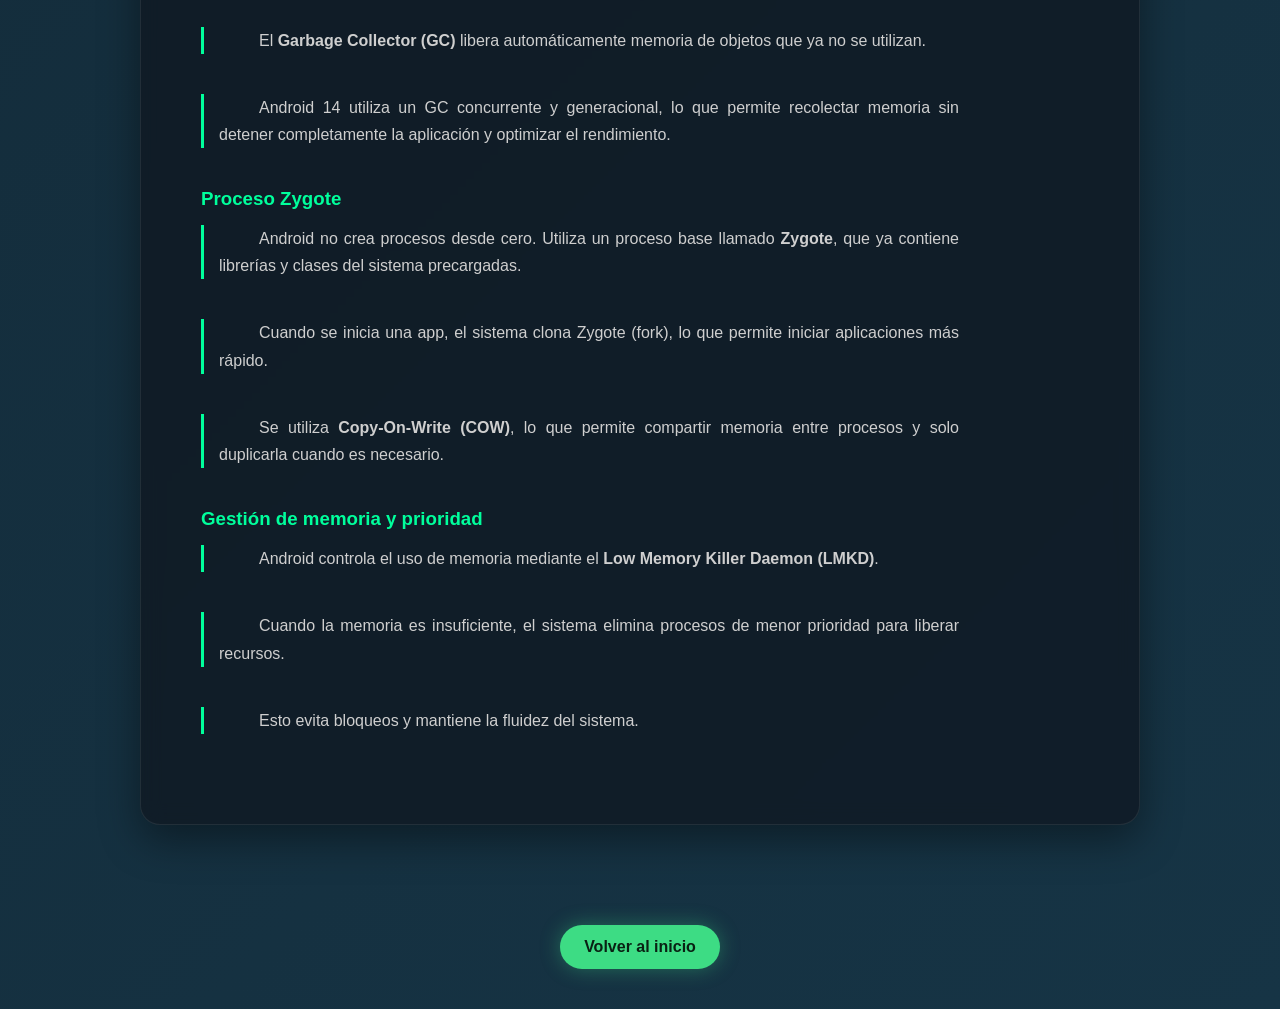
==== commit cec12fa0: "Actualizacion de la pagina web_ 22/04/2026" ====
--- a/almacenaje.html
+++ b/almacenaje.html
@@ -47,7 +47,7 @@
       
         <div class="card">
           <h3>Memoria RAM  (Random Acces Memory)</h3>
-          <p>
+          <p class="section-text">
             Este tipo de memoria es muy importante en los dispositivos Android, ya que es la que se encarga principalmente de hacer 
             que la multitarea funcione correctamente, específicamente centrándonos en la versión 14 de Android encontramos un tipo 
             de memoria RAM que emplea la tecnología LPDDR (Low-Power Double Data Rate), con esta tecnología los dispositivos logran 
@@ -71,7 +71,7 @@
 <br> <br>
         <div class="card">
             <h3>Memoria ROM (Read-Only Memory)</h3>
-            <p>Estas siglas hacen referencia al almacenamiento interno de los dispositivos, este tipo de almacenamiento es el que se encarga de guardar el sistema operativo, lo datos del usuario y las aplicaciones, al igual que como se había mencionado en el caso de la RAM, la ROM también es muy importante y debe contar con ciertas características para que el dispositivo y sistema operativo funcionen de forma correcta. 
+            <p class="section-text">Estas siglas hacen referencia al almacenamiento interno de los dispositivos, este tipo de almacenamiento es el que se encarga de guardar el sistema operativo, lo datos del usuario y las aplicaciones, al igual que como se había mencionado en el caso de la RAM, la ROM también es muy importante y debe contar con ciertas características para que el dispositivo y sistema operativo funcionen de forma correcta. 
 Los dispositivos con el sistema operativo Android 14 suelen utilizar memoria ROM del tipo flash la cual a diferencia de las ROMs comunes puede ser reprogramada electrónicamente. Dentro de este tipo de memoria contamos con varias tecnologías, una de las más importantes es UFS (Universal Flash Storage), las principales diferencias entre cada una de las versiones de esta tecnología con respecto a sus velocidades de lectura y escritura. Algo importante que se puede destacar es que hasta esta versión de Android la mayoría de los dispositivos contaban con las opciones de aumentar el almacenamiento mediante una SD externa, tecnología que ha ido desapareciendo con el paso del tiempo. 
 </p>
 <img src="IMG/memoria-de-solo-lectura.png" alt="">
@@ -186,14 +186,14 @@
       
         <div class="card">
           <h3>Optimización de recursos</h3>
-          <p>
+          <p class="section-text">
             El administrar bien la memoria en Android es muy importante, ya que generalmente los dispositivos que cuentan con este sistema operativo son móviles y la mayoría de las veces se prioriza esta comodidad de movilidad sobre los recursos, por lo que la administración de la escasa memoria es necesaria para poder operar de forma eficiente en este sistema operativo. 
           </p>
         </div>
 <br> <br>
         <div class="card">
           <h3>Optimización del consumo de energía</h3>
-          <p>
+          <p class="section-text">
            Al igual que en el punto anterior la batería de los dispositivos móviles con el sistema operativo Android es un recurso limitado muy valioso, la correcta administración de memoria ayuda a que este recurso limitado sea utilizado de la forma más eficiente posible, esto se logra mediante varios procesos, por ejemplo, al gestionar y dormir activamente los procesos inactivos que consumen energía sin razón, la administración de memoria reduce el consumo de batería, lo que es vital en un dispositivo móvil. 
           </p>
         </div>
@@ -201,7 +201,7 @@
 <br>
         <div class="card">
           <h3>Multitarea</h3>
-          <p>
+          <p class="section-text">
             La multitarea en dispositivos con Android es posible gracias a que la administración de memoria se lleva a cabo de forma estructuradamente correcta, lo que permite la ejecución de varios procesos a la vez, aunque no se cuente con los recursos necesarios. 
 
           </p>
--- a/CSS/styles.css
+++ b/CSS/styles.css
@@ -1404,4 +1404,11 @@
     flex-direction: column;
     gap: 10px;
   }
-}+}
+
+p {
+    
+    text-indent: 40px;
+    line-height: 1.6;
+}
+
